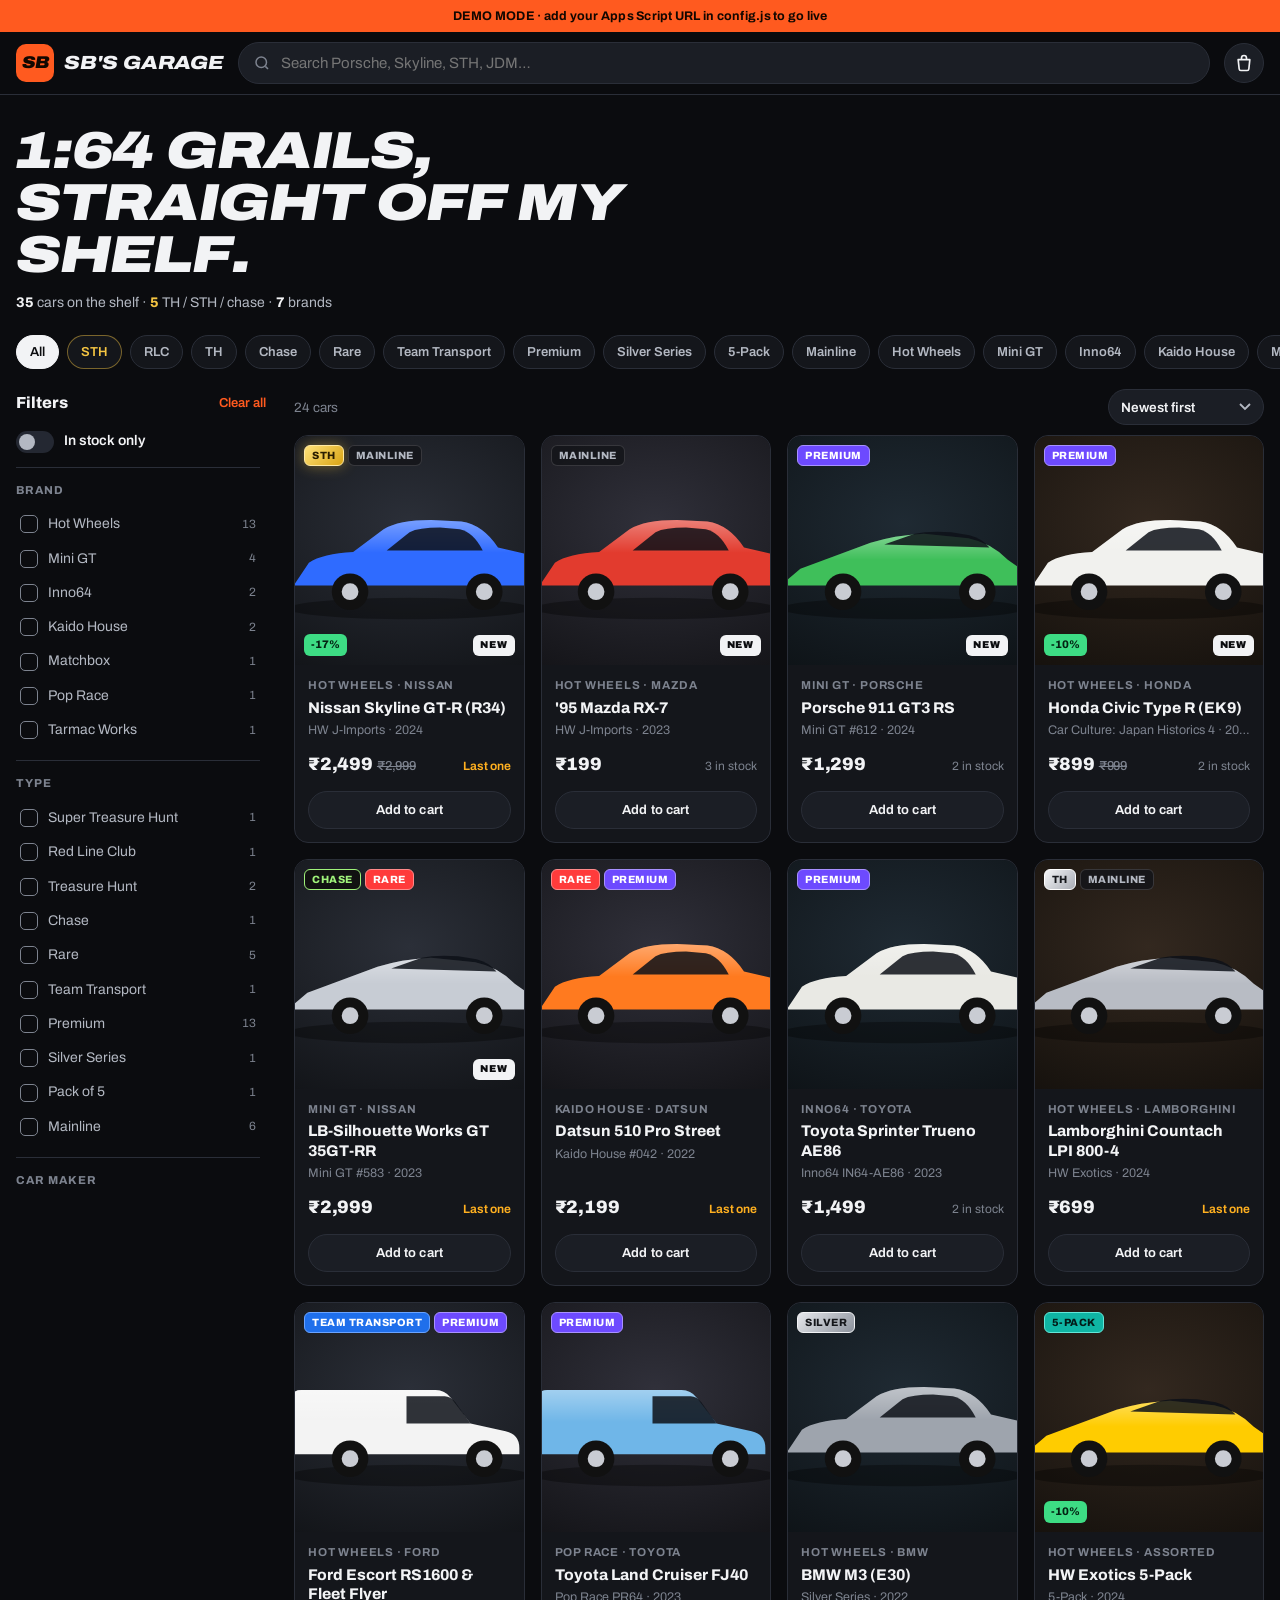
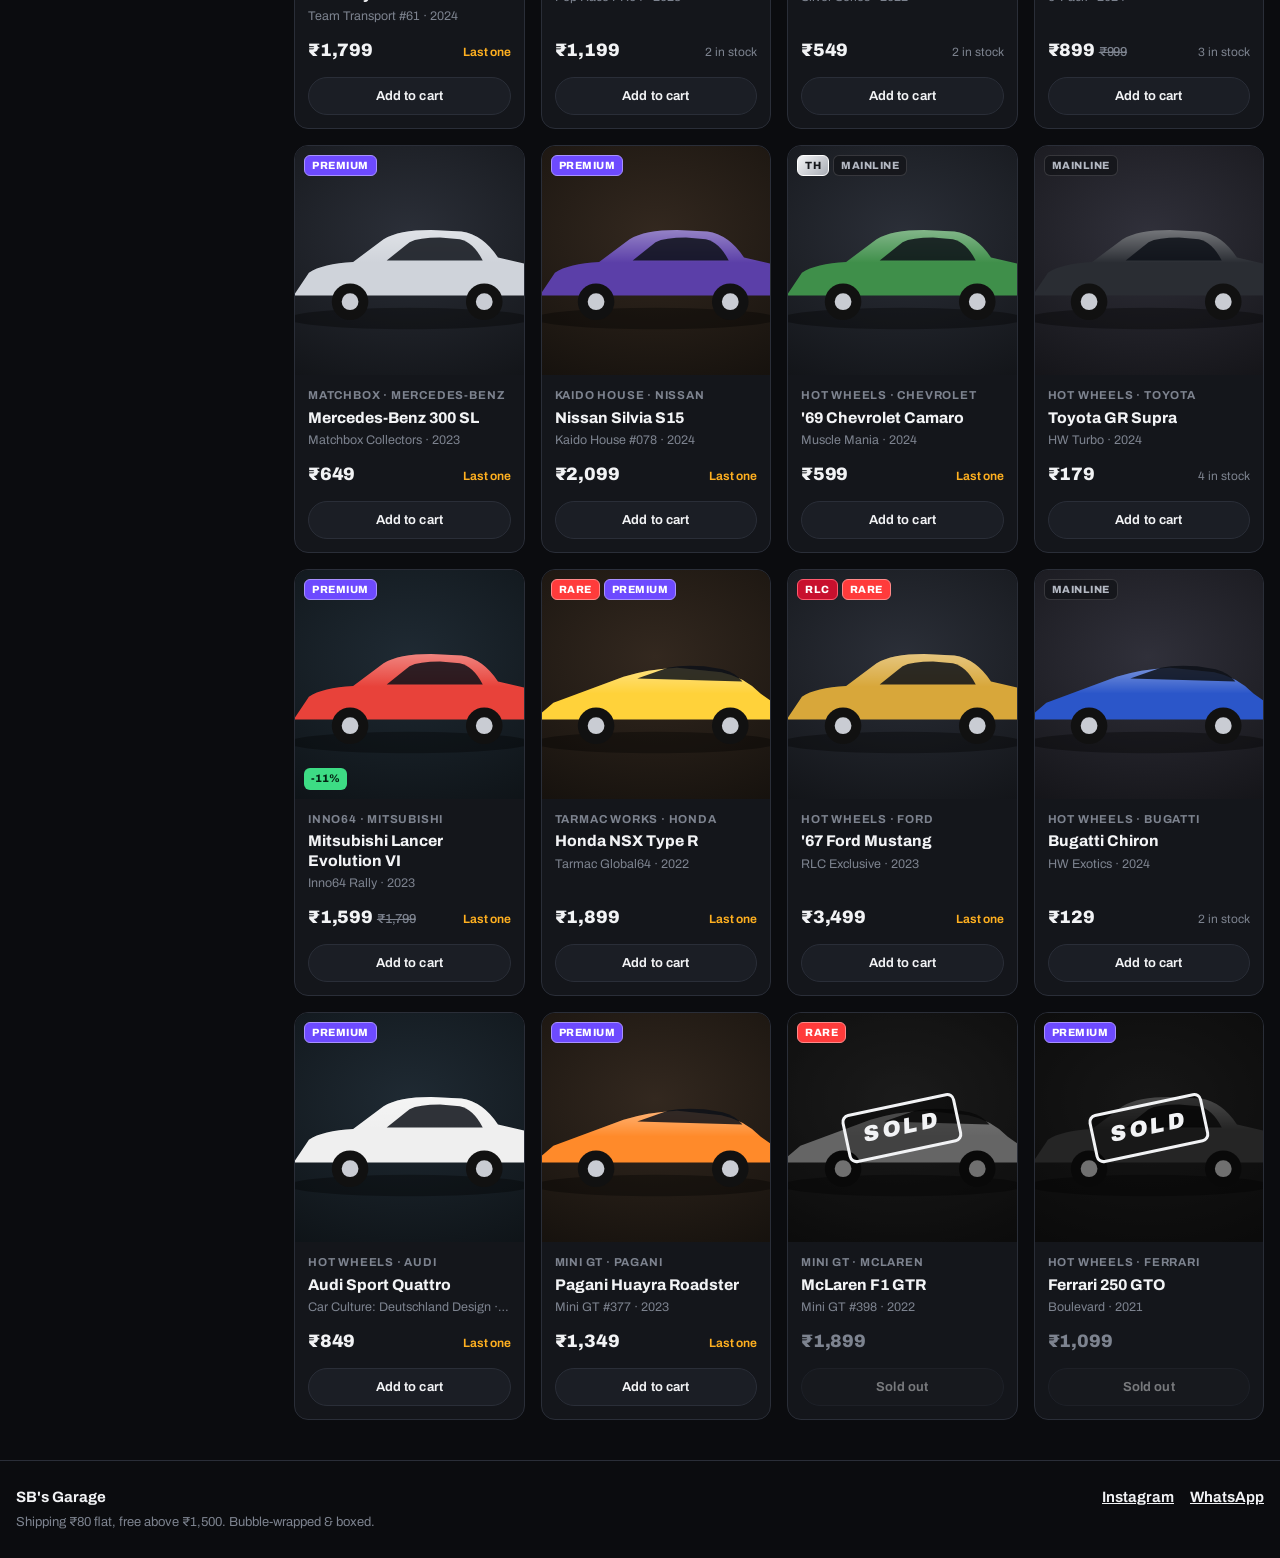
==== site/index.html @ fe7b54de "SB's Garage: diecast store, admin, Google Sheet backend Store with search, filters, rarity sort and " ====
<!doctype html>
<html lang="en">
<head>
  <meta charset="utf-8">
  <meta name="viewport" content="width=device-width, initial-scale=1, viewport-fit=cover">
  <title>SB's Garage · Diecast Store</title>
  <meta name="description" content="Hot Wheels, Mini GT, Kaido House, Inno64, Pop Race & more. Treasure Hunts, Super Treasure Hunts, premiums. Order on WhatsApp.">
  <meta name="theme-color" content="#0b0c0f">
  <meta property="og:title" content="SB's Garage · Diecast Store">
  <meta property="og:description" content="TH, STH, premiums & mainlines — straight from a collector's shelf.">
  <link rel="icon" href="data:image/svg+xml,%3Csvg xmlns='http://www.w3.org/2000/svg' viewBox='0 0 64 64'%3E%3Crect width='64' height='64' rx='14' fill='%23ff5a1f'/%3E%3Ctext x='32' y='42' font-family='Arial Black,Arial' font-weight='900' font-style='italic' font-size='24' text-anchor='middle' fill='%23120700'%3ESB%3C/text%3E%3C/svg%3E">
  <link rel="preconnect" href="https://fonts.googleapis.com">
  <link rel="preconnect" href="https://fonts.gstatic.com" crossorigin>
  <link href="https://fonts.googleapis.com/css2?family=Archivo:ital,wdth,wght@0,62..125,400..900;1,62..125,400..900&display=swap" rel="stylesheet">
  <link rel="stylesheet" href="css/base.css">
  <link rel="stylesheet" href="css/store.css">
</head>
<body>
  <div class="announce" id="announce" hidden></div>

  <header class="top">
    <div class="top-inner">
      <a class="logo" href="./" aria-label="Home">
        <span class="logo-mark">SB</span>
        <span class="logo-text" id="storeName">SB's Garage</span>
      </a>
      <label class="search">
        <span class="sr">Search cars</span>
        <svg viewBox="0 0 24 24" fill="none" stroke="currentColor" stroke-width="2"><circle cx="11" cy="11" r="7"/><path d="M20 20l-3.5-3.5"/></svg>
        <input id="q" type="search" placeholder="Search Porsche, Skyline, STH, JDM…" autocomplete="off" enterkeyhint="search">
      </label>
      <button class="icon-btn cart-btn" id="cartBtn" aria-label="Open cart">
        <svg viewBox="0 0 24 24" fill="none" stroke="currentColor" stroke-width="2" stroke-linejoin="round"><path d="M5 8h14l-1.2 11.2a2 2 0 0 1-2 1.8H8.2a2 2 0 0 1-2-1.8z"/><path d="M9 8V6a3 3 0 0 1 6 0v2"/></svg>
        <span class="cart-count" id="cartCount" hidden>0</span>
      </button>
    </div>
  </header>

  <section class="hero" id="hero">
    <h1 id="tagline">1:64 grails, straight off my shelf.</h1>
    <p class="hero-stats" id="heroStats">&nbsp;</p>
  </section>

  <nav class="quick" id="quick" aria-label="Quick filters"></nav>

  <div class="layout">
    <aside class="filters" id="filters" aria-label="Filters">
      <div class="filters-head">
        <h2>Filters</h2>
        <button class="link" id="clearAll">Clear all</button>
        <button class="icon-btn close-filters" id="closeFilters" aria-label="Close filters">
          <svg viewBox="0 0 24 24" fill="none" stroke="currentColor" stroke-width="2"><path d="M6 6l12 12M18 6L6 18"/></svg>
        </button>
      </div>
      <div class="filters-body">
        <label class="switch"><input type="checkbox" id="inStock"><span class="track"></span> In stock only</label>
        <div class="facet" id="facet-brand"></div>
        <div class="facet" id="facet-tag"></div>
        <div class="facet" id="facet-make"></div>
        <div class="facet" id="facet-cond"></div>
        <div class="facet">
          <h3>Price</h3>
          <div class="price-row">
            <input class="input" id="pmin" type="number" inputmode="numeric" min="0" placeholder="Min ₹">
            <span class="muted">to</span>
            <input class="input" id="pmax" type="number" inputmode="numeric" min="0" placeholder="Max ₹">
          </div>
        </div>
      </div>
      <div class="filters-foot">
        <button class="btn primary block" id="showResults">Show results</button>
      </div>
    </aside>

    <main class="main">
      <div class="toolbar">
        <button class="btn small filter-toggle" id="openFilters">
          <svg viewBox="0 0 24 24" fill="none" stroke="currentColor" stroke-width="2"><path d="M4 6h16M7 12h10M10 18h4"/></svg>
          Filters <span class="filter-count" id="filterCount" hidden></span>
        </button>
        <span class="result-count" id="resultCount"></span>
        <label class="sort">
          <span class="sr">Sort by</span>
          <select class="select" id="sort">
            <option value="new">Newest first</option>
            <option value="rarity">Rarest first</option>
            <option value="priceAsc">Price: low → high</option>
            <option value="priceDesc">Price: high → low</option>
            <option value="name">Name A–Z</option>
            <option value="brand">Brand</option>
          </select>
        </label>
      </div>
      <div class="active" id="active"></div>
      <div class="grid" id="grid" aria-live="polite"></div>
      <div class="empty" id="empty" hidden>
        <p class="empty-title">No cars match that.</p>
        <p class="muted">Try a different search or clear a filter. Looking for something specific? Ask on WhatsApp — it might be on the shelf but not listed yet.</p>
        <button class="btn" id="emptyClear">Clear filters</button>
      </div>
      <div id="sentinel" aria-hidden="true"></div>
    </main>
  </div>

  <footer class="foot">
    <div class="foot-inner">
      <div>
        <strong id="footName">SB's Garage</strong>
        <p class="muted" id="shipNote"></p>
      </div>
      <div class="foot-links">
        <a id="igLink" href="#" target="_blank" rel="noopener" hidden>Instagram</a>
        <a id="waLink" href="#" target="_blank" rel="noopener" hidden>WhatsApp</a>
      </div>
    </div>
  </footer>

  <!-- product detail -->
  <dialog class="pdp" id="pdp" aria-label="Car details"><div class="pdp-inner" id="pdpInner"></div></dialog>

  <!-- cart -->
  <div class="scrim" id="scrim" hidden></div>
  <aside class="drawer" id="cart" aria-label="Cart" aria-hidden="true">
    <div class="drawer-head">
      <h2>Your cart</h2>
      <button class="icon-btn" id="closeCart" aria-label="Close cart">
        <svg viewBox="0 0 24 24" fill="none" stroke="currentColor" stroke-width="2"><path d="M6 6l12 12M18 6L6 18"/></svg>
      </button>
    </div>
    <div class="drawer-body" id="cartItems"></div>
    <div class="drawer-foot" id="cartFoot">
      <div class="sum-row"><span>Subtotal</span><strong id="cartTotal">₹0</strong></div>
      <p class="ship" id="cartShip"></p>
      <div class="buyer">
        <input class="input" id="buyerName" placeholder="Your name" autocomplete="name">
        <input class="input" id="buyerCity" placeholder="City / pincode" autocomplete="postal-code">
      </div>
      <button class="btn wa block" id="checkout">
        <svg viewBox="0 0 24 24" fill="currentColor"><path d="M12 2a10 10 0 0 0-8.6 15.1L2 22l5-1.3A10 10 0 1 0 12 2zm0 18.2a8.2 8.2 0 0 1-4.2-1.1l-.3-.2-3 .8.8-2.9-.2-.3A8.2 8.2 0 1 1 12 20.2zm4.5-6.1c-.2-.1-1.5-.7-1.7-.8s-.4-.1-.6.1-.7.8-.8 1-.3.2-.5.1a6.7 6.7 0 0 1-3.3-2.9c-.3-.4.3-.4.7-1.3.1-.2 0-.3 0-.4l-.8-1.8c-.2-.5-.4-.4-.6-.4h-.5a1 1 0 0 0-.7.3 3 3 0 0 0-.9 2.2 5.2 5.2 0 0 0 1.1 2.7 11.8 11.8 0 0 0 4.5 4c1.7.7 2.3.8 3.2.6a2.7 2.7 0 0 0 1.8-1.3 2.2 2.2 0 0 0 .2-1.3c-.1-.1-.3-.2-.5-.3z"/></svg>
        Order on WhatsApp
      </button>
      <p class="fine muted">You'll confirm availability, shipping & UPI payment on WhatsApp. No payment here.</p>
    </div>
  </aside>

  <div class="toast" id="toast" role="status"></div>

  <script src="config.js"></script>
  <script src="js/common.js"></script>
  <script src="js/store.js"></script>
</body>
</html>
---- site/css/base.css ----
/* SB's Garage — tokens + shared components */
:root {
  --bg: #0b0c0f;
  --surface: #14161b;
  --surface-2: #1b1e25;
  --surface-3: #242832;
  --line: #2a2e38;
  --ink: #f2f3f5;
  --ink-2: #b3b8c2;
  --ink-3: #7d838f;
  --accent: #ff5a1f;
  --accent-2: #ff7a45;
  --accent-ink: #120700;
  --gold: #f5c542;
  --good: #3ddc84;
  --warn: #ffb020;
  --danger: #ff4d4f;
  --wa: #25d366;
  --radius: 14px;
  --radius-sm: 9px;
  --shadow: 0 10px 30px rgba(0, 0, 0, .35);
  --font: 'Archivo', system-ui, -apple-system, 'Segoe UI', Roboto, sans-serif;
  color-scheme: dark;
}

*, *::before, *::after { box-sizing: border-box; }
html { -webkit-text-size-adjust: 100%; }
body {
  margin: 0;
  background: var(--bg);
  color: var(--ink);
  font: 400 15px/1.45 var(--font);
  -webkit-font-smoothing: antialiased;
}
img { max-width: 100%; display: block; }
button, input, select, textarea { font: inherit; color: inherit; }
button { cursor: pointer; }
a { color: inherit; }
[hidden] { display: none !important; }
:focus-visible { outline: 2px solid var(--accent); outline-offset: 2px; }

/* ── buttons ── */
.btn {
  display: inline-flex; align-items: center; justify-content: center; gap: 8px;
  min-height: 42px; padding: 0 16px;
  border: 1px solid var(--line); border-radius: 999px;
  background: var(--surface-2); color: var(--ink);
  font-weight: 650; font-size: 14px; letter-spacing: .01em;
  transition: background .15s, border-color .15s, transform .08s;
  white-space: nowrap;
}
.btn:hover { background: var(--surface-3); }
.btn:active { transform: scale(.98); }
.btn:disabled { opacity: .45; cursor: not-allowed; transform: none; }
.btn.primary { background: var(--accent); border-color: var(--accent); color: var(--accent-ink); }
.btn.primary:hover { background: var(--accent-2); }
.btn.wa { background: var(--wa); border-color: var(--wa); color: #04210f; }
.btn.ghost { background: transparent; }
.btn.small { min-height: 34px; padding: 0 12px; font-size: 13px; }
.btn.block { width: 100%; }
.btn svg { width: 18px; height: 18px; flex: none; }
.icon-btn {
  display: inline-grid; place-items: center; width: 40px; height: 40px;
  border: 1px solid var(--line); border-radius: 50%; background: var(--surface-2); color: var(--ink);
}
.icon-btn svg { width: 20px; height: 20px; }
.link { background: none; border: 0; padding: 0; color: var(--accent); font-weight: 600; font-size: 13px; }

/* ── inputs ── */
.input, .select, textarea.input {
  width: 100%; min-height: 42px; padding: 9px 12px;
  background: var(--surface-2); border: 1px solid var(--line); border-radius: var(--radius-sm);
  color: var(--ink); outline: none;
}
.input:focus, .select:focus { border-color: var(--accent); }
.input::placeholder { color: var(--ink-3); }
.select { appearance: none; padding-right: 34px;
  background-image: url("data:image/svg+xml,%3Csvg xmlns='http://www.w3.org/2000/svg' width='12' height='8'%3E%3Cpath d='M1 1l5 5 5-5' stroke='%23b3b8c2' stroke-width='1.8' fill='none'/%3E%3C/svg%3E");
  background-repeat: no-repeat; background-position: right 12px center; }
.field { display: grid; gap: 6px; font-size: 12px; font-weight: 600; color: var(--ink-2); text-transform: uppercase; letter-spacing: .06em; }
.field > span.hint { text-transform: none; letter-spacing: 0; font-weight: 400; color: var(--ink-3); }

/* ── chips ── */
.chip {
  display: inline-flex; align-items: center; gap: 6px; min-height: 34px; padding: 0 13px;
  border: 1px solid var(--line); border-radius: 999px; background: var(--surface);
  color: var(--ink-2); font-size: 13px; font-weight: 600; white-space: nowrap;
}
.chip:hover { color: var(--ink); border-color: var(--ink-3); }
.chip[aria-pressed="true"] { background: var(--ink); color: var(--bg); border-color: var(--ink); }
.chip .count { font-weight: 500; opacity: .6; font-size: 12px; }

/* ── badges (tags) ── */
.badge {
  display: inline-flex; align-items: center; height: 21px; padding: 0 7px;
  border-radius: 6px; font-size: 10.5px; font-weight: 800; letter-spacing: .05em; text-transform: uppercase;
  background: rgba(20, 22, 27, .85); color: var(--ink); border: 1px solid rgba(255, 255, 255, .14);
  backdrop-filter: blur(6px);
}
.b-sth { background: linear-gradient(135deg, #ffe27a, #d9a414); color: #2a1d00; border-color: #ffe9a3; box-shadow: 0 0 14px rgba(245, 197, 66, .45); }
.b-rlc { background: #c8102e; color: #fff; border-color: #ff5a6e; }
.b-th { background: linear-gradient(135deg, #f4f5f7, #a9adb5); color: #15171b; border-color: #fff; }
.b-chase { background: #111; color: #9ff27a; border-color: #9ff27a; }
.b-rare { background: #ff3b3b; color: #fff; border-color: #ff8a8a; }
.b-tt { background: #1f6feb; color: #fff; border-color: #6aa3ff; }
.b-prem { background: #6d4aff; color: #fff; border-color: #a891ff; }
.b-silver { background: linear-gradient(135deg, #e6e8ec, #8d939d); color: #15171b; border-color: #f2f3f5; }
.b-5pk { background: #0fb5a4; color: #031b18; border-color: #63e6d8; }
.b-main { background: rgba(20, 22, 27, .85); color: var(--ink-2); }

/* ── dialog / drawer / toast ── */
dialog { padding: 0; border: 0; color: var(--ink); background: transparent; max-width: none; max-height: none; }
dialog::backdrop { background: rgba(5, 6, 8, .72); backdrop-filter: blur(3px); }
.toast {
  position: fixed; left: 50%; bottom: calc(18px + env(safe-area-inset-bottom)); z-index: 90;
  transform: translate(-50%, 30px); opacity: 0; pointer-events: none;
  padding: 11px 18px; border-radius: 999px; background: var(--ink); color: var(--bg);
  font-weight: 650; font-size: 14px; box-shadow: var(--shadow); transition: .25s; max-width: calc(100vw - 32px); text-align: center;
}
.toast.show { transform: translate(-50%, 0); opacity: 1; }
.toast.err { background: var(--danger); color: #fff; }

.muted { color: var(--ink-3); }
.sr { position: absolute; width: 1px; height: 1px; overflow: hidden; clip: rect(0 0 0 0); white-space: nowrap; }

@keyframes shimmer { 0% { background-position: -400px 0; } 100% { background-position: 400px 0; } }
.skeleton { background: linear-gradient(90deg, var(--surface) 0, var(--surface-2) 50%, var(--surface) 100%); background-size: 800px 100%; animation: shimmer 1.3s infinite linear; }
---- site/css/store.css ----
/* SB's Garage — storefront */
.announce {
  background: var(--accent); color: var(--accent-ink);
  text-align: center; font-size: 12.5px; font-weight: 700; letter-spacing: .02em;
  padding: 7px 16px;
}

/* ── header ── */
.top {
  position: sticky; top: 0; z-index: 30;
  background: rgba(11, 12, 15, .86); backdrop-filter: saturate(1.4) blur(12px);
  border-bottom: 1px solid var(--line);
}
.top-inner {
  max-width: 1320px; margin: 0 auto; padding: 10px 16px;
  display: flex; align-items: center; gap: 14px;
}
.logo { display: flex; align-items: center; gap: 10px; text-decoration: none; flex: none; }
.logo-mark {
  display: grid; place-items: center; width: 38px; height: 38px; border-radius: 10px;
  background: var(--accent); color: var(--accent-ink);
  font-weight: 900; font-style: italic; font-size: 17px; font-stretch: 112%; letter-spacing: -.03em;
}
.logo-text { font-weight: 850; font-style: italic; font-stretch: 118%; font-size: 19px; letter-spacing: -.01em; text-transform: uppercase; }
.search {
  flex: 1; display: flex; align-items: center; gap: 8px; min-width: 0;
  height: 42px; padding: 0 14px; border-radius: 999px;
  background: var(--surface-2); border: 1px solid var(--line);
}
.search:focus-within { border-color: var(--accent); }
.search svg { width: 18px; height: 18px; color: var(--ink-3); flex: none; }
.search input { flex: 1; min-width: 0; border: 0; outline: 0; background: none; height: 100%; }
.search input::-webkit-search-cancel-button { filter: invert(.7); }
.cart-btn { position: relative; flex: none; }
.cart-count {
  position: absolute; top: -4px; right: -4px; min-width: 19px; height: 19px; padding: 0 5px;
  border-radius: 999px; background: var(--accent); color: var(--accent-ink);
  font-size: 11px; font-weight: 800; display: grid; place-items: center;
}
.cart-count.bump { animation: bump .35s ease; }
@keyframes bump { 40% { transform: scale(1.35); } }

/* ── hero ── */
.hero { max-width: 1320px; margin: 0 auto; padding: 30px 16px 8px; }
.hero h1 {
  margin: 0; font-weight: 900; font-style: italic; font-stretch: 122%;
  font-size: clamp(26px, 5.2vw, 52px); line-height: 1; letter-spacing: -.02em; text-transform: uppercase;
  max-width: 18ch;
}
.hero-stats { margin: 12px 0 0; color: var(--ink-2); font-size: 14px; }
.hero-stats b { color: var(--ink); font-weight: 750; }
.hero-stats .gold { color: var(--gold); }

/* ── quick chips ── */
.quick {
  max-width: 1320px; margin: 0 auto; padding: 14px 16px 6px;
  display: flex; gap: 8px; overflow-x: auto; scrollbar-width: none;
}
.quick::-webkit-scrollbar { display: none; }
.quick .chip.sth[aria-pressed="false"] { color: var(--gold); border-color: rgba(245, 197, 66, .45); }

/* ── layout ── */
.layout {
  max-width: 1320px; margin: 0 auto; padding: 8px 16px 40px;
  display: grid; grid-template-columns: 250px minmax(0, 1fr); gap: 28px;
}
.filters { position: sticky; top: 76px; align-self: start; max-height: calc(100vh - 92px); display: flex; flex-direction: column; }
.filters-head { display: flex; align-items: center; gap: 12px; padding: 8px 0 12px; }
.filters-head h2 { margin: 0; font-size: 16px; font-weight: 800; flex: 1; }
.close-filters, .filters-foot { display: none !important; }
.filters-body { overflow-y: auto; padding-right: 6px; scrollbar-width: thin; }
.facet { border-top: 1px solid var(--line); padding: 14px 0; }
.facet h3 { margin: 0 0 10px; font-size: 11.5px; font-weight: 750; letter-spacing: .09em; text-transform: uppercase; color: var(--ink-3); }
.facet .opts { display: grid; gap: 2px; }
.facet .opt {
  display: flex; align-items: center; gap: 10px; padding: 6px 4px; border-radius: 8px;
  font-size: 14px; color: var(--ink-2); cursor: pointer; user-select: none;
}
.facet .opt:hover { background: var(--surface); color: var(--ink); }
.facet .opt input { appearance: none; width: 18px; height: 18px; border: 1.5px solid var(--ink-3); border-radius: 5px; margin: 0; flex: none; display: grid; place-items: center; }
.facet .opt input:checked { background: var(--accent); border-color: var(--accent); }
.facet .opt input:checked::after { content: ''; width: 9px; height: 5px; border: 2px solid var(--accent-ink); border-top: 0; border-right: 0; transform: rotate(-45deg) translate(1px, -1px); }
.facet .opt .name { flex: 1; min-width: 0; overflow: hidden; text-overflow: ellipsis; white-space: nowrap; }
.facet .opt .n { font-size: 12px; color: var(--ink-3); font-variant-numeric: tabular-nums; }
.facet .opt.zero { opacity: .4; }
.facet .more { margin-top: 6px; }
.facet .facet-search { margin-bottom: 8px; min-height: 36px; font-size: 14px; }
.price-row { display: flex; align-items: center; gap: 8px; }
.price-row .input { min-height: 38px; }
.switch { display: flex; align-items: center; gap: 10px; padding: 4px 0 14px; font-size: 14px; font-weight: 600; cursor: pointer; }
.switch input { position: absolute; opacity: 0; }
.switch .track { width: 38px; height: 22px; border-radius: 999px; background: var(--surface-3); position: relative; transition: .2s; flex: none; }
.switch .track::after { content: ''; position: absolute; top: 3px; left: 3px; width: 16px; height: 16px; border-radius: 50%; background: var(--ink-2); transition: .2s; }
.switch input:checked + .track { background: var(--accent); }
.switch input:checked + .track::after { left: 19px; background: var(--accent-ink); }
.switch input:focus-visible + .track { outline: 2px solid var(--accent); outline-offset: 2px; }

/* ── toolbar ── */
.toolbar { display: flex; align-items: center; gap: 12px; padding: 6px 0 10px; }
.filter-toggle { display: none; }
.filter-count { background: var(--accent); color: var(--accent-ink); border-radius: 999px; padding: 0 7px; font-size: 11px; line-height: 18px; }
.result-count { flex: 1; color: var(--ink-3); font-size: 13.5px; }
.sort .select { min-height: 36px; padding-top: 6px; padding-bottom: 6px; border-radius: 999px; font-size: 13.5px; font-weight: 600; width: auto; }
.active { display: flex; flex-wrap: wrap; gap: 6px; margin-bottom: 12px; }
.active:empty { display: none; }
.active .chip { min-height: 30px; padding: 0 10px; background: var(--surface-2); color: var(--ink); }
.active .chip svg { width: 13px; height: 13px; opacity: .7; }

/* ── grid + cards ── */
.grid { display: grid; grid-template-columns: repeat(auto-fill, minmax(214px, 1fr)); gap: 16px; }
.card {
  position: relative; display: flex; flex-direction: column;
  background: var(--surface); border: 1px solid var(--line); border-radius: var(--radius); overflow: hidden;
  transition: border-color .2s, transform .2s;
}
.card:hover { border-color: #3a3f4b; transform: translateY(-2px); }
.card-media {
  position: relative; display: block; width: 100%; aspect-ratio: 1; padding: 0; border: 0; cursor: zoom-in;
  background: radial-gradient(circle at 50% 38%, #262a33, #121419 75%);
}
.card-media img { width: 100%; height: 100%; object-fit: cover; transition: transform .35s; }
.card:hover .card-media img { transform: scale(1.04); }
.card-media img.is-placeholder { object-fit: cover; }
.card .badges { position: absolute; top: 9px; left: 9px; right: 9px; display: flex; flex-wrap: wrap; gap: 4px; pointer-events: none; }
.ribbon {
  position: absolute; top: 9px; right: 9px; padding: 3px 7px; border-radius: 6px;
  background: var(--ink); color: var(--bg); font-size: 10px; font-weight: 900; letter-spacing: .08em;
}
.card .badges + .ribbon { top: auto; bottom: 9px; }
.discount { position: absolute; bottom: 9px; left: 9px; padding: 3px 7px; border-radius: 6px; background: var(--good); color: #032112; font-size: 11px; font-weight: 800; }
.card-body { display: flex; flex-direction: column; gap: 4px; padding: 12px 13px 13px; flex: 1; }
.card-meta { font-size: 11.5px; font-weight: 700; color: var(--ink-3); text-transform: uppercase; letter-spacing: .07em; overflow: hidden; white-space: nowrap; text-overflow: ellipsis; }
.card-title { margin: 0; font-size: 15.5px; font-weight: 750; line-height: 1.25; }
.card-title button { all: unset; cursor: pointer; display: -webkit-box; -webkit-line-clamp: 2; -webkit-box-orient: vertical; overflow: hidden; }
.card-title button:focus-visible { outline: 2px solid var(--accent); }
.card-sub { font-size: 12.5px; color: var(--ink-3); overflow: hidden; white-space: nowrap; text-overflow: ellipsis; }
.card-foot { display: flex; align-items: baseline; justify-content: space-between; gap: 8px; margin-top: auto; padding-top: 8px; }
.price { font-size: 18px; font-weight: 850; letter-spacing: -.01em; font-variant-numeric: tabular-nums; }
.price s { font-size: 13px; font-weight: 500; color: var(--ink-3); margin-left: 4px; }
.stock { font-size: 12px; color: var(--ink-3); white-space: nowrap; }
.stock.low { color: var(--warn); font-weight: 650; }
.card .add { margin-top: 10px; width: 100%; min-height: 38px; }
.card .add.in { background: transparent; color: var(--good); border-color: rgba(61, 220, 132, .45); }
.card.is-sold .card-media img { filter: grayscale(1) brightness(.55); }
.card.is-sold .price { color: var(--ink-3); }
.sold-stamp {
  position: absolute; left: 50%; top: 50%; transform: translate(-50%, -50%) rotate(-12deg);
  padding: 6px 16px; border: 3px solid var(--ink); border-radius: 8px; color: var(--ink);
  font-weight: 900; font-size: 22px; letter-spacing: .14em; font-style: italic; background: rgba(0, 0, 0, .35);
}
.card.sk { min-height: 360px; border: 0; }

.empty { text-align: center; padding: 60px 20px; max-width: 460px; margin: 0 auto; }
.empty-title { font-size: 20px; font-weight: 800; margin: 0 0 6px; }
.empty .btn { margin-top: 14px; }

/* ── footer ── */
.foot { border-top: 1px solid var(--line); }
.foot-inner { max-width: 1320px; margin: 0 auto; padding: 26px 16px calc(26px + env(safe-area-inset-bottom)); display: flex; justify-content: space-between; gap: 20px; flex-wrap: wrap; }
.foot p { margin: 4px 0 0; font-size: 13px; max-width: 520px; }
.foot-links { display: flex; gap: 16px; font-weight: 650; }

/* ── product detail ── */
.pdp { width: min(1020px, 100vw - 32px); max-height: calc(100vh - 48px); border-radius: 20px; }
.pdp-inner {
  position: relative; display: grid; grid-template-columns: 1.15fr 1fr;
  background: var(--surface); border: 1px solid var(--line); border-radius: 20px; overflow: hidden;
  max-height: calc(100vh - 48px);
}
.pdp-close { position: absolute; top: 12px; right: 12px; z-index: 3; background: rgba(20, 22, 27, .8); }
.gallery { position: relative; background: radial-gradient(circle at 50% 40%, #262a33, #0f1115 78%); min-height: 0; display: flex; flex-direction: column; }
.slides { display: flex; overflow-x: auto; scroll-snap-type: x mandatory; scrollbar-width: none; flex: 1; aspect-ratio: 1; }
.slides::-webkit-scrollbar { display: none; }
.slides img { flex: 0 0 100%; width: 100%; height: 100%; object-fit: contain; scroll-snap-align: center; }
.g-nav { position: absolute; top: 50%; transform: translateY(-50%); background: rgba(20, 22, 27, .75); }
.g-prev { left: 12px; } .g-next { right: 12px; }
.thumbs { display: flex; gap: 8px; padding: 10px 12px 12px; overflow-x: auto; scrollbar-width: none; }
.thumbs button { flex: none; width: 58px; height: 58px; padding: 0; border-radius: 10px; overflow: hidden; border: 2px solid transparent; background: #1c1f26; }
.thumbs button[aria-current="true"] { border-color: var(--accent); }
.thumbs img { width: 100%; height: 100%; object-fit: cover; }
.dots { display: none; justify-content: center; gap: 6px; padding: 10px 0 12px; }
.dots span { width: 6px; height: 6px; border-radius: 50%; background: var(--ink-3); transition: .2s; }
.dots span.on { background: var(--ink); width: 18px; border-radius: 3px; }
.pdp-info { padding: 28px 28px 24px; overflow-y: auto; display: flex; flex-direction: column; gap: 14px; }
.pdp-info .badges { display: flex; flex-wrap: wrap; gap: 5px; }
.pdp-info h2 { margin: 0; font-size: 26px; line-height: 1.12; font-weight: 850; letter-spacing: -.01em; padding-right: 36px; }
.pdp-info .meta { font-size: 12.5px; font-weight: 700; letter-spacing: .08em; text-transform: uppercase; color: var(--ink-3); }
.pdp-price { display: flex; align-items: baseline; gap: 10px; flex-wrap: wrap; }
.pdp-price .price { font-size: 30px; }
.pdp-price .save { color: var(--good); font-weight: 700; font-size: 13px; }
.specs { display: grid; grid-template-columns: auto 1fr; gap: 8px 18px; margin: 0; padding: 14px 0; border-top: 1px solid var(--line); border-bottom: 1px solid var(--line); font-size: 14px; }
.specs dt { color: var(--ink-3); }
.specs dd { margin: 0; font-weight: 600; }
.notes { margin: 0; color: var(--ink-2); font-size: 14px; white-space: pre-line; }
.buy-row { display: flex; gap: 10px; align-items: center; }
.stepper { display: inline-flex; align-items: center; border: 1px solid var(--line); border-radius: 999px; height: 42px; flex: none; }
.stepper button { width: 38px; height: 100%; border: 0; background: none; font-size: 18px; color: var(--ink-2); }
.stepper button:disabled { opacity: .3; }
.stepper span { min-width: 24px; text-align: center; font-weight: 750; font-variant-numeric: tabular-nums; }
.buy-row .btn.primary { flex: 1; }
.pdp-actions { display: flex; gap: 10px; }
.pdp-actions .btn { flex: 1; }
.pdp .stock-line { font-size: 13.5px; color: var(--ink-2); }
.pdp .stock-line.low { color: var(--warn); font-weight: 650; }

/* ── cart drawer ── */
.scrim { position: fixed; inset: 0; z-index: 40; background: rgba(5, 6, 8, .65); backdrop-filter: blur(2px); }
.drawer {
  position: fixed; top: 0; right: 0; bottom: 0; z-index: 41; width: min(420px, 100vw);
  display: flex; flex-direction: column; background: var(--surface); border-left: 1px solid var(--line);
  transform: translateX(100%); transition: transform .28s cubic-bezier(.2, .8, .2, 1);
}
.drawer.open { transform: none; box-shadow: var(--shadow); }
.drawer-head { display: flex; align-items: center; justify-content: space-between; padding: 16px 18px; border-bottom: 1px solid var(--line); }
.drawer-head h2 { margin: 0; font-size: 18px; font-weight: 850; }
.drawer-body { flex: 1; overflow-y: auto; padding: 8px 18px; }
.drawer-foot { padding: 16px 18px calc(16px + env(safe-area-inset-bottom)); border-top: 1px solid var(--line); display: grid; gap: 10px; }
.line { display: grid; grid-template-columns: 64px 1fr auto; gap: 12px; align-items: center; padding: 12px 0; border-bottom: 1px solid var(--line); }
.line:last-child { border-bottom: 0; }
.line img { width: 64px; height: 64px; border-radius: 10px; object-fit: cover; background: #1c1f26; }
.line .t { font-weight: 700; font-size: 14px; line-height: 1.25; }
.line .s { font-size: 12px; color: var(--ink-3); margin-top: 2px; }
.line .r { display: grid; justify-items: end; gap: 6px; }
.line .stepper { height: 32px; }
.line .stepper button { width: 30px; font-size: 16px; }
.line .rm { background: none; border: 0; color: var(--ink-3); font-size: 12px; padding: 0; text-decoration: underline; }
.line.gone { opacity: .5; }
.line.gone .s { color: var(--danger); }
.sum-row { display: flex; justify-content: space-between; align-items: baseline; font-size: 15px; }
.sum-row strong { font-size: 22px; font-weight: 850; }
.ship { margin: 0; font-size: 12.5px; color: var(--ink-3); }
.buyer { display: grid; grid-template-columns: 1fr 1fr; gap: 8px; }
.fine { margin: 0; font-size: 11.5px; text-align: center; }
.cart-empty { text-align: center; padding: 50px 10px; color: var(--ink-3); }
.cart-empty strong { display: block; color: var(--ink); font-size: 16px; margin-bottom: 4px; }

/* ── mobile ── */
@media (max-width: 900px) {
  .layout { grid-template-columns: 1fr; gap: 0; }
  .filter-toggle { display: inline-flex; }
  .filters {
    position: fixed; inset: auto 0 0 0; top: auto; z-index: 45; max-height: 86vh;
    background: var(--surface); border-top: 1px solid var(--line); border-radius: 20px 20px 0 0;
    padding: 6px 18px 0; transform: translateY(105%); transition: transform .3s cubic-bezier(.2, .8, .2, 1);
  }
  .filters.open { transform: none; box-shadow: 0 -20px 50px rgba(0, 0, 0, .5); }
  .close-filters { display: inline-grid !important; }
  .filters-foot { display: block !important; padding: 12px 0 calc(14px + env(safe-area-inset-bottom)); border-top: 1px solid var(--line); }
  .filters-body { padding-right: 0; }
}
@media (max-width: 640px) {
  .top-inner { gap: 10px; padding: 9px 12px; }
  .logo-text { display: none; }
  .hero { padding: 18px 16px 2px; }
  .hero h1 { font-size: 24px; max-width: none; }
  .hero-stats { font-size: 13px; }
  .grid { grid-template-columns: repeat(2, minmax(0, 1fr)); gap: 10px; }
  .card-body { padding: 10px 10px 11px; }
  .card-title { font-size: 14px; }
  .card-meta { font-size: 10.5px; }
  .price { font-size: 16px; }
  .stock { display: none; }
  .card .add { min-height: 34px; font-size: 13px; padding: 0 8px; }
  .badge { height: 19px; font-size: 9.5px; padding: 0 5px; }
  .sold-stamp { font-size: 16px; padding: 4px 10px; }
  .toolbar .sort .select { max-width: 150px; }

  .pdp { width: 100vw; max-height: 100dvh; margin: auto 0 0; border-radius: 20px 20px 0 0; }
  .pdp-inner { grid-template-columns: 1fr; max-height: 94dvh; overflow-y: auto; border-radius: 20px 20px 0 0; border-bottom: 0; }
  .gallery { flex: none; }
  .slides { aspect-ratio: 4 / 3; }
  .pdp .buy-row { position: sticky; bottom: 0; z-index: 2; margin: 0 -18px; padding: 10px 18px calc(10px + env(safe-area-inset-bottom)); background: var(--surface); border-top: 1px solid var(--line); }
  .thumbs { display: none; }
  .dots { display: flex; }
  .g-nav { display: none; }
  .pdp-info { overflow: visible; padding: 18px 18px calc(22px + env(safe-area-inset-bottom)); }
  .pdp-info h2 { font-size: 22px; }
}
@media (prefers-reduced-motion: reduce) { * { transition: none !important; animation: none !important; } }
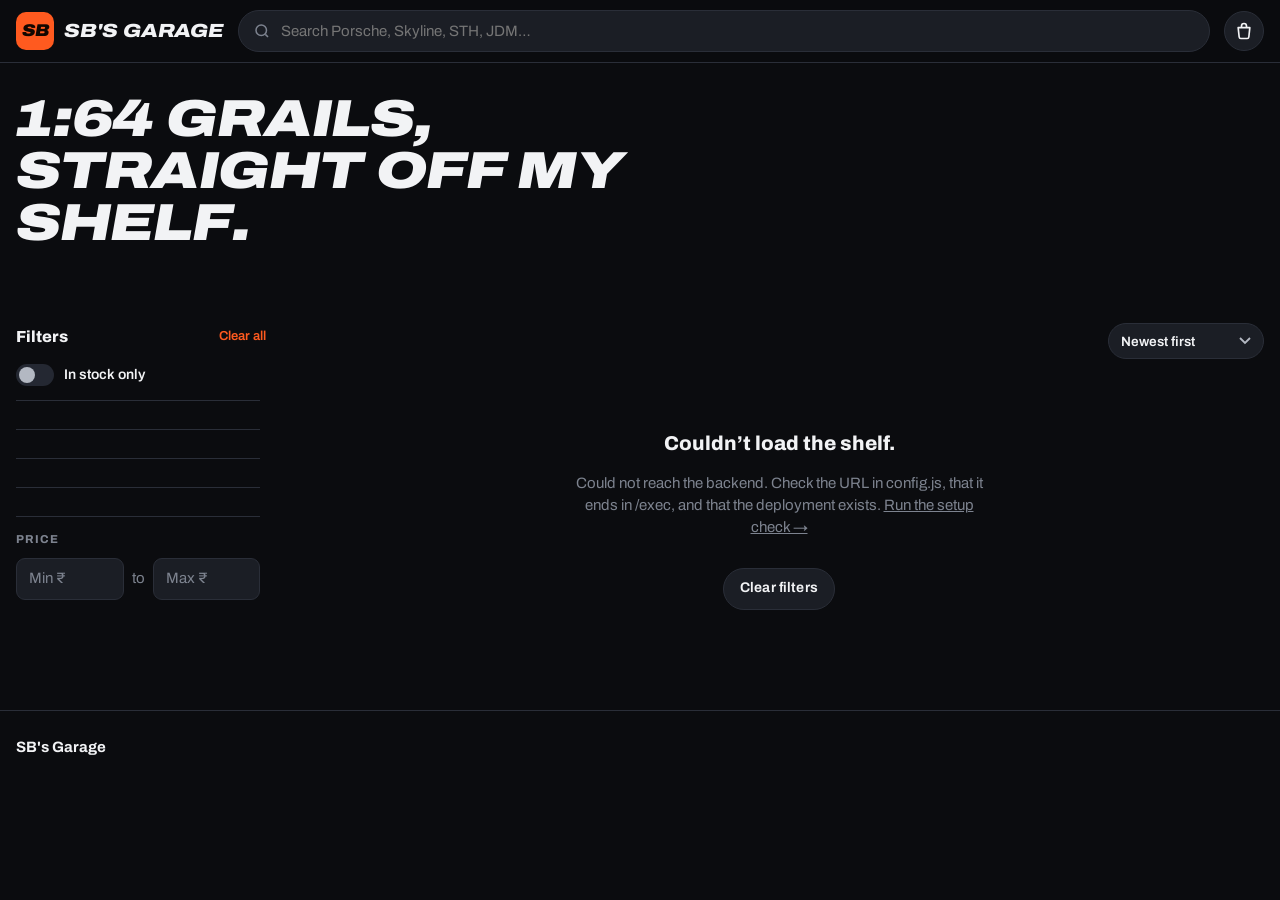
==== commit 613167e8: "Remove WhatsApp; order-request checkout; backend sets itself up - Cart now sends an order request (n" ====
--- a/site/index.html
+++ b/site/index.html
@@ -4,7 +4,7 @@
   <meta charset="utf-8">
   <meta name="viewport" content="width=device-width, initial-scale=1, viewport-fit=cover">
   <title>SB's Garage · Diecast Store</title>
-  <meta name="description" content="Hot Wheels, Mini GT, Kaido House, Inno64, Pop Race & more. Treasure Hunts, Super Treasure Hunts, premiums. Order on WhatsApp.">
+  <meta name="description" content="Hot Wheels, Mini GT, Kaido House, Inno64, Pop Race & more. Treasure Hunts, Super Treasure Hunts, premiums.">
   <meta name="theme-color" content="#0b0c0f">
   <meta property="og:title" content="SB's Garage · Diecast Store">
   <meta property="og:description" content="TH, STH, premiums & mainlines — straight from a collector's shelf.">
@@ -95,7 +95,7 @@
       <div class="grid" id="grid" aria-live="polite"></div>
       <div class="empty" id="empty" hidden>
         <p class="empty-title">No cars match that.</p>
-        <p class="muted">Try a different search or clear a filter. Looking for something specific? Ask on WhatsApp — it might be on the shelf but not listed yet.</p>
+        <p class="muted">Try a different search or clear a filter. Looking for something specific? It might be on the shelf but not listed yet — ask on Instagram.</p>
         <button class="btn" id="emptyClear">Clear filters</button>
       </div>
       <div id="sentinel" aria-hidden="true"></div>
@@ -110,7 +110,6 @@
       </div>
       <div class="foot-links">
         <a id="igLink" href="#" target="_blank" rel="noopener" hidden>Instagram</a>
-        <a id="waLink" href="#" target="_blank" rel="noopener" hidden>WhatsApp</a>
       </div>
     </div>
   </footer>
@@ -128,18 +127,18 @@
       </button>
     </div>
     <div class="drawer-body" id="cartItems"></div>
+    <div class="cart-done" id="cartDone" hidden></div>
     <div class="drawer-foot" id="cartFoot">
       <div class="sum-row"><span>Subtotal</span><strong id="cartTotal">₹0</strong></div>
       <p class="ship" id="cartShip"></p>
       <div class="buyer">
-        <input class="input" id="buyerName" placeholder="Your name" autocomplete="name">
+        <input class="input" id="buyerName" placeholder="Your name *" autocomplete="name">
+        <input class="input" id="buyerContact" placeholder="Phone or Instagram *" autocomplete="tel">
         <input class="input" id="buyerCity" placeholder="City / pincode" autocomplete="postal-code">
+        <input class="input" id="buyerNote" placeholder="Note (optional)">
       </div>
-      <button class="btn wa block" id="checkout">
-        <svg viewBox="0 0 24 24" fill="currentColor"><path d="M12 2a10 10 0 0 0-8.6 15.1L2 22l5-1.3A10 10 0 1 0 12 2zm0 18.2a8.2 8.2 0 0 1-4.2-1.1l-.3-.2-3 .8.8-2.9-.2-.3A8.2 8.2 0 1 1 12 20.2zm4.5-6.1c-.2-.1-1.5-.7-1.7-.8s-.4-.1-.6.1-.7.8-.8 1-.3.2-.5.1a6.7 6.7 0 0 1-3.3-2.9c-.3-.4.3-.4.7-1.3.1-.2 0-.3 0-.4l-.8-1.8c-.2-.5-.4-.4-.6-.4h-.5a1 1 0 0 0-.7.3 3 3 0 0 0-.9 2.2 5.2 5.2 0 0 0 1.1 2.7 11.8 11.8 0 0 0 4.5 4c1.7.7 2.3.8 3.2.6a2.7 2.7 0 0 0 1.8-1.3 2.2 2.2 0 0 0 .2-1.3c-.1-.1-.3-.2-.5-.3z"/></svg>
-        Order on WhatsApp
-      </button>
-      <p class="fine muted">You'll confirm availability, shipping & UPI payment on WhatsApp. No payment here.</p>
+      <button class="btn primary block" id="checkout">Send order request</button>
+      <p class="fine muted">No payment now. I'll contact you to confirm availability, shipping and payment.</p>
     </div>
   </aside>
 
--- a/site/css/store.css
+++ b/site/css/store.css
@@ -230,6 +230,11 @@
 .sum-row strong { font-size: 22px; font-weight: 850; }
 .ship { margin: 0; font-size: 12.5px; color: var(--ink-3); }
 .buyer { display: grid; grid-template-columns: 1fr 1fr; gap: 8px; }
+.cart-done { flex: 1; padding: 40px 22px; text-align: center; display: grid; align-content: start; justify-items: center; gap: 8px; }
+.cart-done .done-ic { width: 56px; height: 56px; border-radius: 50%; display: grid; place-items: center; background: rgba(61, 220, 132, .16); color: var(--good); font-size: 26px; font-weight: 900; }
+.cart-done h3 { margin: 6px 0 0; font-size: 20px; font-weight: 850; }
+.cart-done p { margin: 0; font-size: 14px; }
+.cart-done .btn { margin-top: 14px; }
 .fine { margin: 0; font-size: 11.5px; text-align: center; }
 .cart-empty { text-align: center; padding: 50px 10px; color: var(--ink-3); }
 .cart-empty strong { display: block; color: var(--ink); font-size: 16px; margin-bottom: 4px; }
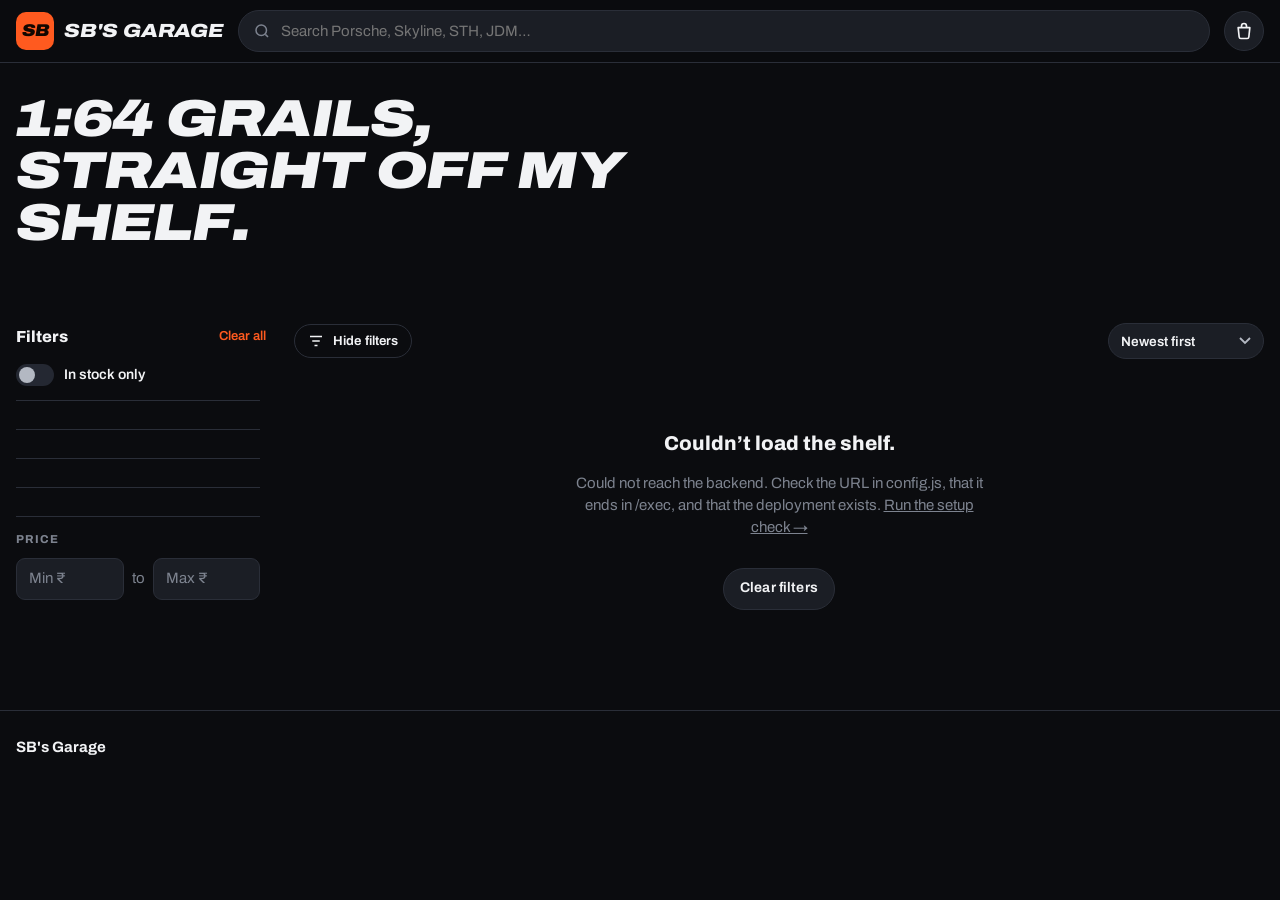
==== commit 077ff270: "Store: photo carousel, Qty, collapsible filters; skip duplicate uploads - Cards swipe through every " ====
--- a/site/index.html
+++ b/site/index.html
@@ -78,6 +78,10 @@
           <svg viewBox="0 0 24 24" fill="none" stroke="currentColor" stroke-width="2"><path d="M4 6h16M7 12h10M10 18h4"/></svg>
           Filters <span class="filter-count" id="filterCount" hidden></span>
         </button>
+        <button class="btn small ghost side-toggle" id="toggleSide" aria-label="Show or hide filters">
+          <svg viewBox="0 0 24 24" fill="none" stroke="currentColor" stroke-width="2"><path d="M4 6h16M7 12h10M10 18h4"/></svg>
+          <span class="when-shown">Hide filters</span><span class="when-hidden">Show filters</span>
+        </button>
         <span class="result-count" id="resultCount"></span>
         <label class="sort">
           <span class="sr">Sort by</span>
--- a/site/css/store.css
+++ b/site/css/store.css
@@ -70,6 +70,18 @@
 .close-filters, .filters-foot { display: none !important; }
 .filters-body { overflow-y: auto; padding-right: 6px; scrollbar-width: thin; }
 .facet { border-top: 1px solid var(--line); padding: 14px 0; }
+.facet-head { display: flex; align-items: center; justify-content: space-between; width: 100%; padding: 0; border: 0; background: none; color: inherit; text-align: left; }
+.facet-head .chev { width: 8px; height: 8px; border-right: 2px solid var(--ink-3); border-bottom: 2px solid var(--ink-3); transform: rotate(45deg); margin: -4px 4px 0 0; transition: transform .2s; }
+.facet.closed .facet-head .chev { transform: rotate(-45deg); margin-top: 0; }
+.facet.closed > :not(.facet-head) { display: none !important; }
+.facet.closed h3 { margin-bottom: 0; }
+.side-toggle .when-hidden { display: none; }
+body.filters-hidden .side-toggle .when-shown { display: none; }
+body.filters-hidden .side-toggle .when-hidden { display: inline; }
+@media (min-width: 901px) {
+  body.filters-hidden .layout { grid-template-columns: minmax(0, 1fr); }
+  body.filters-hidden .filters { display: none; }
+}
 .facet h3 { margin: 0 0 10px; font-size: 11.5px; font-weight: 750; letter-spacing: .09em; text-transform: uppercase; color: var(--ink-3); }
 .facet .opts { display: grid; gap: 2px; }
 .facet .opt {
@@ -118,8 +130,21 @@
   position: relative; display: block; width: 100%; aspect-ratio: 1; padding: 0; border: 0; cursor: zoom-in;
   background: radial-gradient(circle at 50% 38%, #262a33, #121419 75%);
 }
-.card-media img { width: 100%; height: 100%; object-fit: cover; transition: transform .35s; }
-.card:hover .card-media img { transform: scale(1.04); }
+.card-media { cursor: pointer; overflow: hidden; }
+.cm-track { display: flex; width: 100%; height: 100%; overflow-x: auto; scroll-snap-type: x mandatory; scrollbar-width: none; }
+.cm-track::-webkit-scrollbar { display: none; }
+.cm-track img { flex: 0 0 100%; width: 100%; height: 100%; object-fit: cover; scroll-snap-align: center; }
+.cm-nav {
+  position: absolute; top: 50%; transform: translateY(-50%); width: 30px; height: 30px; border-radius: 50%; border: 0;
+  background: rgba(11, 12, 15, .7); color: #fff; font-size: 20px; line-height: 1; display: grid; place-items: center;
+  opacity: 0; transition: opacity .15s;
+}
+.cm-prev { left: 8px; } .cm-next { right: 8px; }
+.card:hover .cm-nav, .cm-nav:focus-visible { opacity: 1; }
+.cm-dots { position: absolute; left: 0; right: 0; bottom: 8px; display: flex; justify-content: center; gap: 4px; pointer-events: none; }
+.cm-dots i { width: 5px; height: 5px; border-radius: 50%; background: rgba(255, 255, 255, .5); transition: .2s; }
+.cm-dots i.on { width: 14px; border-radius: 3px; background: #fff; }
+@media (pointer: coarse) { .cm-nav { display: none; } }
 .card-media img.is-placeholder { object-fit: cover; }
 .card .badges { position: absolute; top: 9px; left: 9px; right: 9px; display: flex; flex-wrap: wrap; gap: 4px; pointer-events: none; }
 .ribbon {
@@ -243,6 +268,7 @@
 @media (max-width: 900px) {
   .layout { grid-template-columns: 1fr; gap: 0; }
   .filter-toggle { display: inline-flex; }
+  .side-toggle { display: none; }
   .filters {
     position: fixed; inset: auto 0 0 0; top: auto; z-index: 45; max-height: 86vh;
     background: var(--surface); border-top: 1px solid var(--line); border-radius: 20px 20px 0 0;
@@ -264,7 +290,7 @@
   .card-title { font-size: 14px; }
   .card-meta { font-size: 10.5px; }
   .price { font-size: 16px; }
-  .stock { display: none; }
+  .stock { font-size: 11px; }
   .card .add { min-height: 34px; font-size: 13px; padding: 0 8px; }
   .badge { height: 19px; font-size: 9.5px; padding: 0 5px; }
   .sold-stamp { font-size: 16px; padding: 4px 10px; }
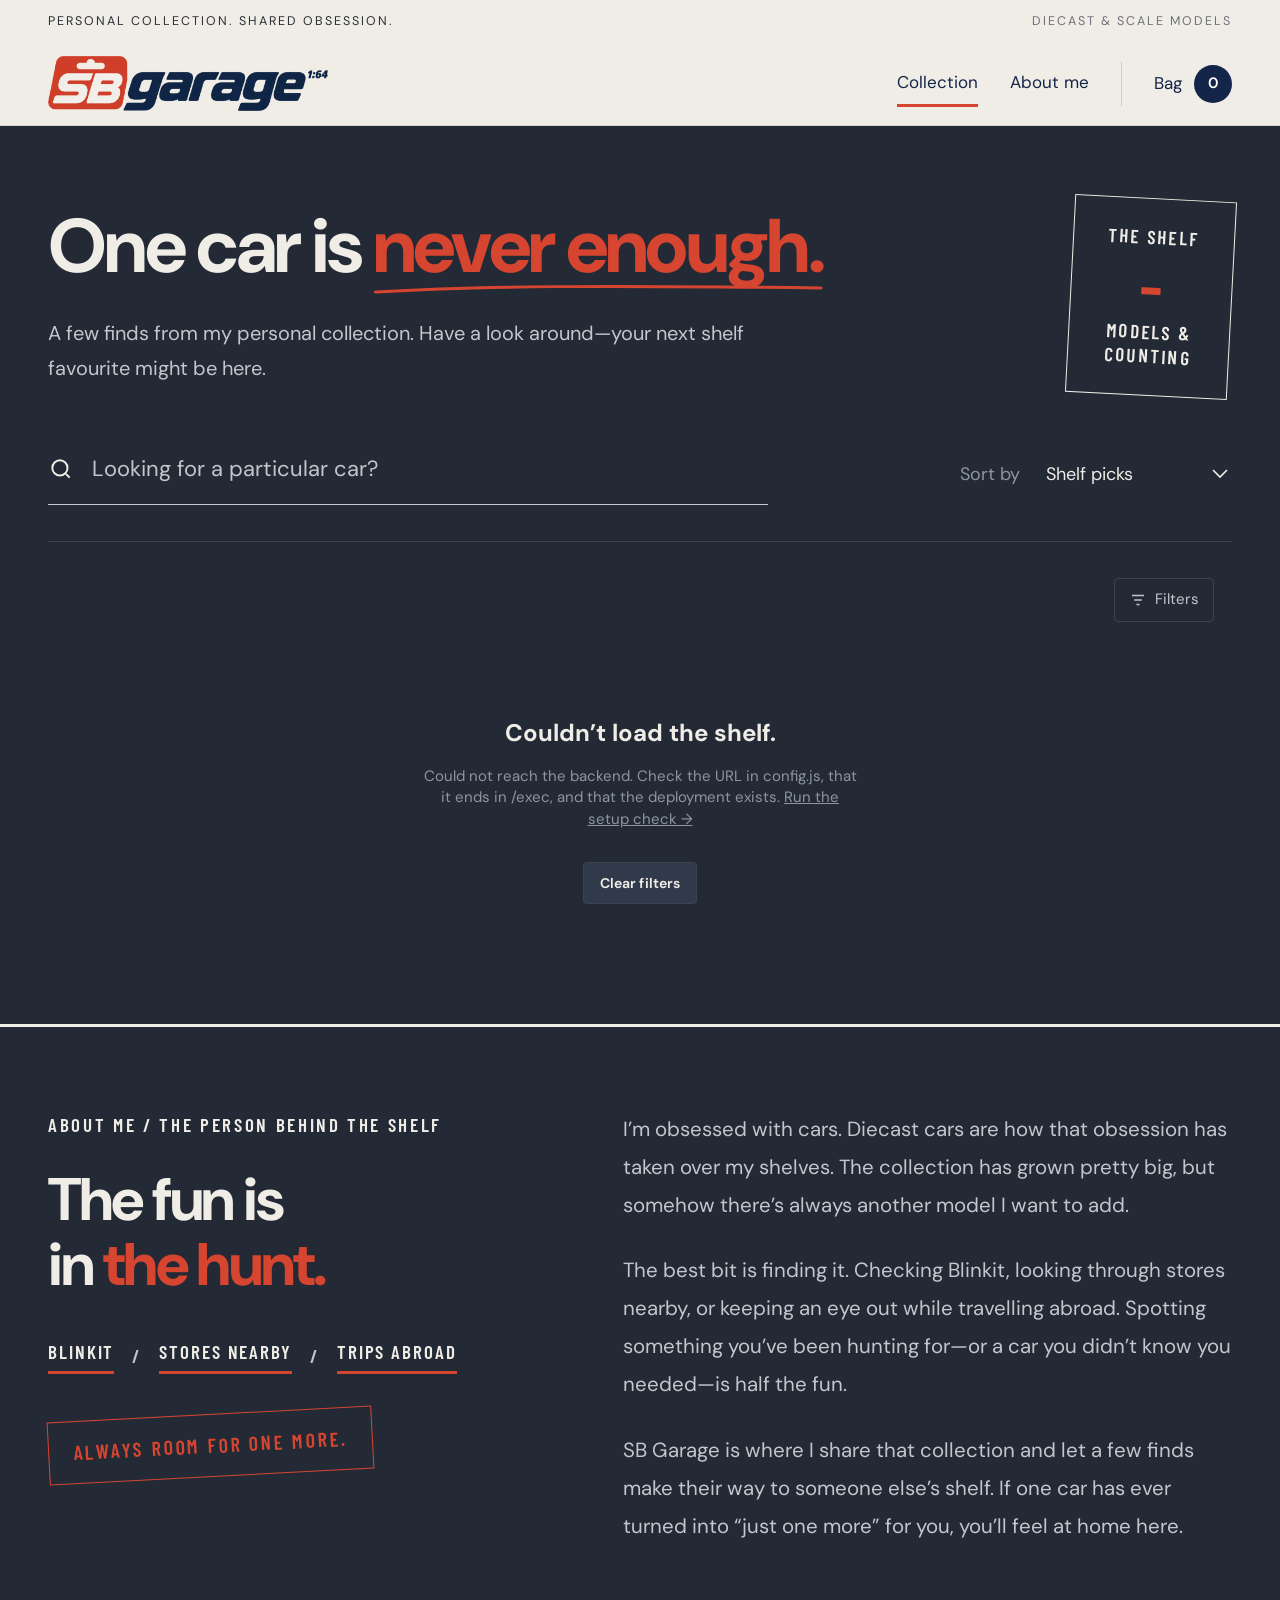
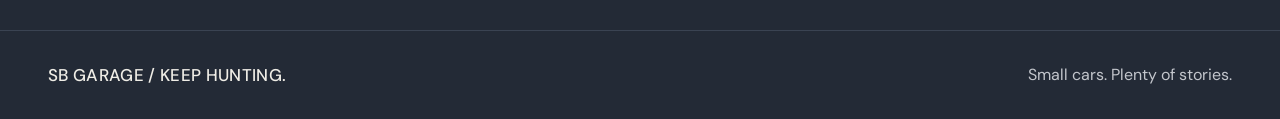
==== commit 297b913a: "Redesign storefront: new logo, cream header, shelf hero, numbered cards, tabs, about section - Navy/" ====
--- a/site/index.html
+++ b/site/index.html
@@ -3,130 +3,163 @@
 <head>
   <meta charset="utf-8">
   <meta name="viewport" content="width=device-width, initial-scale=1, viewport-fit=cover">
-  <title>SB's Garage · Diecast Store</title>
-  <meta name="description" content="Hot Wheels, Mini GT, Kaido House, Inno64, Pop Race & more. Treasure Hunts, Super Treasure Hunts, premiums.">
-  <meta name="theme-color" content="#0b0c0f">
-  <meta property="og:title" content="SB's Garage · Diecast Store">
-  <meta property="og:description" content="TH, STH, premiums & mainlines — straight from a collector's shelf.">
-  <link rel="icon" href="data:image/svg+xml,%3Csvg xmlns='http://www.w3.org/2000/svg' viewBox='0 0 64 64'%3E%3Crect width='64' height='64' rx='14' fill='%23ff5a1f'/%3E%3Ctext x='32' y='42' font-family='Arial Black,Arial' font-weight='900' font-style='italic' font-size='24' text-anchor='middle' fill='%23120700'%3ESB%3C/text%3E%3C/svg%3E">
+  <title>SB's Garage · Diecast Collection</title>
+  <meta name="description" content="A few finds from a personal 1:64 collection. Hot Wheels, Mini GT and more: premiums, mainlines and rare finds.">
+  <meta name="theme-color" content="#232a36">
+  <meta property="og:title" content="SB's Garage · One car is never enough.">
+  <meta property="og:description" content="A few finds from my personal collection. Your next shelf favourite might be here.">
+  <meta property="og:image" content="img/logo.png">
+  <link rel="icon" href="img/favicon.png">
   <link rel="preconnect" href="https://fonts.googleapis.com">
   <link rel="preconnect" href="https://fonts.gstatic.com" crossorigin>
-  <link href="https://fonts.googleapis.com/css2?family=Archivo:ital,wdth,wght@0,62..125,400..900;1,62..125,400..900&display=swap" rel="stylesheet">
+  <link href="https://fonts.googleapis.com/css2?family=DM+Sans:opsz,wght@9..40,400..800&family=Barlow+Condensed:wght@500;600;700&display=swap" rel="stylesheet">
   <link rel="stylesheet" href="css/base.css">
   <link rel="stylesheet" href="css/store.css">
 </head>
 <body>
+  <!-- top strip -->
+  <div class="strip">
+    <span>Personal collection. Shared obsession.</span>
+    <span class="strip-r">Diecast &amp; scale models</span>
+  </div>
   <div class="announce" id="announce" hidden></div>
 
+  <!-- header -->
   <header class="top">
     <div class="top-inner">
-      <a class="logo" href="./" aria-label="Home">
-        <span class="logo-mark">SB</span>
-        <span class="logo-text" id="storeName">SB's Garage</span>
-      </a>
-      <label class="search">
-        <span class="sr">Search cars</span>
-        <svg viewBox="0 0 24 24" fill="none" stroke="currentColor" stroke-width="2"><circle cx="11" cy="11" r="7"/><path d="M20 20l-3.5-3.5"/></svg>
-        <input id="q" type="search" placeholder="Search Porsche, Skyline, STH, JDM…" autocomplete="off" enterkeyhint="search">
-      </label>
-      <button class="icon-btn cart-btn" id="cartBtn" aria-label="Open cart">
-        <svg viewBox="0 0 24 24" fill="none" stroke="currentColor" stroke-width="2" stroke-linejoin="round"><path d="M5 8h14l-1.2 11.2a2 2 0 0 1-2 1.8H8.2a2 2 0 0 1-2-1.8z"/><path d="M9 8V6a3 3 0 0 1 6 0v2"/></svg>
-        <span class="cart-count" id="cartCount" hidden>0</span>
-      </button>
+      <a class="logo" href="./" aria-label="SB's Garage home"><img src="img/logo.png" alt="SB garage 1:64" width="1000" height="196"></a>
+      <span class="sr" id="storeName">SB's Garage</span>
+      <nav class="nav" aria-label="Main">
+        <a href="#collection" class="current">Collection</a>
+        <a href="#about">About me</a>
+        <span class="nav-sep" aria-hidden="true"></span>
+        <button class="bag" id="cartBtn" aria-label="Open bag">Bag <span class="cart-count" id="cartCount">0</span></button>
+      </nav>
     </div>
   </header>
 
-  <section class="hero" id="hero">
-    <h1 id="tagline">1:64 grails, straight off my shelf.</h1>
-    <p class="hero-stats" id="heroStats">&nbsp;</p>
-  </section>
-
-  <nav class="quick" id="quick" aria-label="Quick filters"></nav>
-
-  <div class="layout">
-    <aside class="filters" id="filters" aria-label="Filters">
-      <div class="filters-head">
-        <h2>Filters</h2>
-        <button class="link" id="clearAll">Clear all</button>
-        <button class="icon-btn close-filters" id="closeFilters" aria-label="Close filters">
-          <svg viewBox="0 0 24 24" fill="none" stroke="currentColor" stroke-width="2"><path d="M6 6l12 12M18 6L6 18"/></svg>
-        </button>
-      </div>
-      <div class="filters-body">
-        <label class="switch"><input type="checkbox" id="inStock"><span class="track"></span> In stock only</label>
-        <div class="facet" id="facet-brand"></div>
-        <div class="facet" id="facet-tag"></div>
-        <div class="facet" id="facet-make"></div>
-        <div class="facet" id="facet-cond"></div>
-        <div class="facet">
-          <h3>Price</h3>
-          <div class="price-row">
-            <input class="input" id="pmin" type="number" inputmode="numeric" min="0" placeholder="Min ₹">
-            <span class="muted">to</span>
-            <input class="input" id="pmax" type="number" inputmode="numeric" min="0" placeholder="Max ₹">
-          </div>
+  <main>
+    <!-- hero -->
+    <section class="hero">
+      <div class="hero-inner">
+        <div class="hero-copy">
+          <h1 id="tagline">One car is <span class="red">never enough.<svg class="scribble" viewBox="0 0 300 14" preserveAspectRatio="none" aria-hidden="true"><path d="M2 10 C 70 4, 150 3, 298 6"/></svg></span></h1>
+          <p>A few finds from my personal collection. Have a look around—your next shelf favourite might be here.</p>
+        </div>
+        <div class="stamp" aria-label="Models on the shelf">
+          <span class="stamp-k">The shelf</span>
+          <span class="stamp-n" id="shelfCount">–</span>
+          <span class="stamp-k">Models &amp; <br>counting</span>
         </div>
       </div>
-      <div class="filters-foot">
-        <button class="btn primary block" id="showResults">Show results</button>
-      </div>
-    </aside>
+    </section>
 
-    <main class="main">
-      <div class="toolbar">
-        <button class="btn small filter-toggle" id="openFilters">
-          <svg viewBox="0 0 24 24" fill="none" stroke="currentColor" stroke-width="2"><path d="M4 6h16M7 12h10M10 18h4"/></svg>
-          Filters <span class="filter-count" id="filterCount" hidden></span>
-        </button>
-        <button class="btn small ghost side-toggle" id="toggleSide" aria-label="Show or hide filters">
-          <svg viewBox="0 0 24 24" fill="none" stroke="currentColor" stroke-width="2"><path d="M4 6h16M7 12h10M10 18h4"/></svg>
-          <span class="when-shown">Hide filters</span><span class="when-hidden">Show filters</span>
-        </button>
-        <span class="result-count" id="resultCount"></span>
+    <!-- collection -->
+    <section class="collection" id="collection">
+      <div class="tools">
+        <label class="search">
+          <span class="sr">Search cars</span>
+          <svg viewBox="0 0 24 24" fill="none" stroke="currentColor" stroke-width="1.8"><circle cx="11" cy="11" r="7"/><path d="M20 20l-3.5-3.5"/></svg>
+          <input id="q" type="search" placeholder="Looking for a particular car?" autocomplete="off" enterkeyhint="search">
+        </label>
         <label class="sort">
-          <span class="sr">Sort by</span>
-          <select class="select" id="sort">
+          <span>Sort by</span>
+          <select id="sort">
+            <option value="picks">Shelf picks</option>
             <option value="new">Newest first</option>
-            <option value="rarity">Rarest first</option>
-            <option value="priceAsc">Price: low → high</option>
-            <option value="priceDesc">Price: high → low</option>
+            <option value="priceAsc">Price: low to high</option>
+            <option value="priceDesc">Price: high to low</option>
             <option value="name">Name A–Z</option>
-            <option value="brand">Brand</option>
           </select>
         </label>
       </div>
+
+      <div class="tabs-row">
+        <nav class="tabs" id="quick" aria-label="Quick filters"></nav>
+        <button class="more-filters" id="openFilters">
+          <svg viewBox="0 0 24 24" fill="none" stroke="currentColor" stroke-width="1.8"><path d="M4 6h16M7 12h10M10 18h4"/></svg>
+          Filters <span class="filter-count" id="filterCount" hidden></span>
+        </button>
+        <span class="result-count" id="resultCount"></span>
+      </div>
+      <button id="toggleSide" hidden></button>
       <div class="active" id="active"></div>
+
       <div class="grid" id="grid" aria-live="polite"></div>
       <div class="empty" id="empty" hidden>
-        <p class="empty-title">No cars match that.</p>
-        <p class="muted">Try a different search or clear a filter. Looking for something specific? It might be on the shelf but not listed yet — ask on Instagram.</p>
+        <p class="empty-title">Nothing on the shelf matches that.</p>
+        <p class="muted">Try a different search or clear a filter. Looking for something specific? It might be on the shelf but not listed yet—ask on Instagram.</p>
         <button class="btn" id="emptyClear">Clear filters</button>
       </div>
       <div id="sentinel" aria-hidden="true"></div>
-    </main>
-  </div>
+    </section>
 
+    <!-- about -->
+    <section class="about" id="about">
+      <div class="about-inner">
+        <div class="about-l">
+          <p class="eyebrow">About me / The person behind the shelf</p>
+          <h2>The fun is<br>in <span class="red">the hunt.</span></h2>
+          <p class="hunt"><span>Blinkit</span> / <span>Stores nearby</span> / <span>Trips abroad</span></p>
+          <p class="stamp-line">Always room for one more.</p>
+        </div>
+        <div class="about-r">
+          <p>I’m obsessed with cars. Diecast cars are how that obsession has taken over my shelves. The collection has grown pretty big, but somehow there’s always another model I want to add.</p>
+          <p>The best bit is finding it. Checking Blinkit, looking through stores nearby, or keeping an eye out while travelling abroad. Spotting something you’ve been hunting for—or a car you didn’t know you needed—is half the fun.</p>
+          <p>SB Garage is where I share that collection and let a few finds make their way to someone else’s shelf. If one car has ever turned into “just one more” for you, you’ll feel at home here.</p>
+        </div>
+      </div>
+    </section>
+  </main>
+
+  <!-- footer -->
   <footer class="foot">
     <div class="foot-inner">
-      <div>
-        <strong id="footName">SB's Garage</strong>
-        <p class="muted" id="shipNote"></p>
-      </div>
-      <div class="foot-links">
-        <a id="igLink" href="#" target="_blank" rel="noopener" hidden>Instagram</a>
+      <strong id="footName">SB Garage / Keep hunting.</strong>
+      <span class="muted">Small cars. Plenty of stories.</span>
+      <a id="igLink" href="#" target="_blank" rel="noopener" hidden>Instagram</a>
+    </div>
+    <p class="ship-note" id="shipNote"></p>
+  </footer>
+
+  <!-- filters drawer -->
+  <aside class="filters" id="filters" aria-label="Filters">
+    <div class="filters-head">
+      <h2>Filters</h2>
+      <button class="link" id="clearAll">Clear all</button>
+      <button class="icon-btn close-filters" id="closeFilters" aria-label="Close filters">
+        <svg viewBox="0 0 24 24" fill="none" stroke="currentColor" stroke-width="2"><path d="M6 6l12 12M18 6L6 18"/></svg>
+      </button>
+    </div>
+    <div class="filters-body">
+      <label class="switch"><input type="checkbox" id="inStock"><span class="track"></span> In stock only</label>
+      <div class="facet" id="facet-brand"></div>
+      <div class="facet" id="facet-tag"></div>
+      <div class="facet" id="facet-make"></div>
+      <div class="facet" id="facet-cond"></div>
+      <div class="facet">
+        <h3>Price</h3>
+        <div class="price-row">
+          <input class="input" id="pmin" type="number" inputmode="numeric" min="0" placeholder="Min ₹">
+          <span class="muted">to</span>
+          <input class="input" id="pmax" type="number" inputmode="numeric" min="0" placeholder="Max ₹">
+        </div>
       </div>
     </div>
-  </footer>
+    <div class="filters-foot">
+      <button class="btn primary block" id="showResults">Show results</button>
+    </div>
+  </aside>
 
   <!-- product detail -->
   <dialog class="pdp" id="pdp" aria-label="Car details"><div class="pdp-inner" id="pdpInner"></div></dialog>
 
-  <!-- cart -->
+  <!-- bag -->
   <div class="scrim" id="scrim" hidden></div>
-  <aside class="drawer" id="cart" aria-label="Cart" aria-hidden="true">
+  <aside class="drawer" id="cart" aria-label="Bag" aria-hidden="true">
     <div class="drawer-head">
-      <h2>Your cart</h2>
-      <button class="icon-btn" id="closeCart" aria-label="Close cart">
+      <h2>Your bag</h2>
+      <button class="icon-btn" id="closeCart" aria-label="Close bag">
         <svg viewBox="0 0 24 24" fill="none" stroke="currentColor" stroke-width="2"><path d="M6 6l12 12M18 6L6 18"/></svg>
       </button>
     </div>
--- a/site/css/store.css
+++ b/site/css/store.css
@@ -1,303 +1,368 @@
-/* SB's Garage — storefront */
-.announce {
-  background: var(--accent); color: var(--accent-ink);
-  text-align: center; font-size: 12.5px; font-weight: 700; letter-spacing: .02em;
-  padding: 7px 16px;
-}
-
-/* ── header ── */
-.top {
-  position: sticky; top: 0; z-index: 30;
-  background: rgba(11, 12, 15, .86); backdrop-filter: saturate(1.4) blur(12px);
-  border-bottom: 1px solid var(--line);
-}
-.top-inner {
-  max-width: 1320px; margin: 0 auto; padding: 10px 16px;
-  display: flex; align-items: center; gap: 14px;
-}
-.logo { display: flex; align-items: center; gap: 10px; text-decoration: none; flex: none; }
-.logo-mark {
-  display: grid; place-items: center; width: 38px; height: 38px; border-radius: 10px;
-  background: var(--accent); color: var(--accent-ink);
-  font-weight: 900; font-style: italic; font-size: 17px; font-stretch: 112%; letter-spacing: -.03em;
-}
-.logo-text { font-weight: 850; font-style: italic; font-stretch: 118%; font-size: 19px; letter-spacing: -.01em; text-transform: uppercase; }
-.search {
-  flex: 1; display: flex; align-items: center; gap: 8px; min-width: 0;
-  height: 42px; padding: 0 14px; border-radius: 999px;
-  background: var(--surface-2); border: 1px solid var(--line);
-}
-.search:focus-within { border-color: var(--accent); }
-.search svg { width: 18px; height: 18px; color: var(--ink-3); flex: none; }
-.search input { flex: 1; min-width: 0; border: 0; outline: 0; background: none; height: 100%; }
-.search input::-webkit-search-cancel-button { filter: invert(.7); }
-.cart-btn { position: relative; flex: none; }
+/* SB's Garage — storefront (navy / cream / red) */
+:root {
+  --bg: #232a36;
+  --surface: #2a3240;
+  --surface-2: #313a4a;
+  --surface-3: #3b4557;
+  --line: #3a4352;
+  --ink: #efede6;
+  --ink-2: #c3c6cc;
+  --ink-3: #8e95a2;
+  --cream: #efede6;
+  --navy: #14254a;
+  --red: #d64530;
+  --accent: #d64530;
+  --accent-2: #e2563f;
+  --accent-ink: #fff;
+  --good: #5fcf8f;
+  --font: 'DM Sans', system-ui, -apple-system, 'Segoe UI', Roboto, sans-serif;
+  --cond: 'Barlow Condensed', 'DM Sans', system-ui, sans-serif;
+  --wrap: 1320px;
+  --gut: clamp(16px, 4vw, 48px);
+}
+body { font-family: var(--font); background: var(--bg); }
+.red { color: var(--red); }
+.btn { border-radius: 4px; }
+.btn.primary { color: #fff; }
+.chip { border-radius: 4px; }
+
+/* ── strip + header (cream) ── */
+.strip {
+  display: flex; justify-content: space-between; gap: 16px;
+  padding: 12px var(--gut); background: var(--cream); color: #2b2f37;
+  font-size: 12.5px; letter-spacing: .16em; text-transform: uppercase;
+}
+.strip-r { color: #6d717a; white-space: nowrap; }
+.announce { background: var(--red); color: #fff; text-align: center; padding: 8px 16px; font-weight: 600; font-size: 13.5px; }
+.top { background: var(--cream); color: var(--navy); border-bottom: 1px solid #d8d5cb; }
+.top-inner { max-width: var(--wrap); margin: 0 auto; padding: 14px var(--gut); display: flex; align-items: center; justify-content: space-between; gap: 18px; }
+.logo img { width: clamp(150px, 24vw, 280px); height: auto; }
+.nav { display: flex; align-items: center; gap: clamp(14px, 2.6vw, 32px); }
+.nav a { white-space: nowrap; text-decoration: none; font-size: 17px; color: var(--navy); padding: 10px 0; border-bottom: 3px solid transparent; }
+.nav a.current { border-bottom-color: var(--red); }
+.nav a:hover { color: var(--red); }
+.nav-sep { width: 1px; height: 44px; background: #cfccc2; }
+.bag { display: inline-flex; align-items: center; gap: 12px; border: 0; background: none; color: var(--navy); font-size: 17px; padding: 0; }
 .cart-count {
-  position: absolute; top: -4px; right: -4px; min-width: 19px; height: 19px; padding: 0 5px;
-  border-radius: 999px; background: var(--accent); color: var(--accent-ink);
-  font-size: 11px; font-weight: 800; display: grid; place-items: center;
-}
-.cart-count.bump { animation: bump .35s ease; }
-@keyframes bump { 40% { transform: scale(1.35); } }
+  display: inline-grid; place-items: center; min-width: 38px; height: 38px; padding: 0 8px; border-radius: 999px;
+  background: var(--navy); color: #fff; font-size: 15px; font-weight: 600;
+}
+.cart-count.bump { animation: bump .35s; }
+@keyframes bump { 50% { transform: scale(1.25); } }
 
 /* ── hero ── */
-.hero { max-width: 1320px; margin: 0 auto; padding: 30px 16px 8px; }
-.hero h1 {
-  margin: 0; font-weight: 900; font-style: italic; font-stretch: 122%;
-  font-size: clamp(26px, 5.2vw, 52px); line-height: 1; letter-spacing: -.02em; text-transform: uppercase;
-  max-width: 18ch;
-}
-.hero-stats { margin: 12px 0 0; color: var(--ink-2); font-size: 14px; }
-.hero-stats b { color: var(--ink); font-weight: 750; }
-.hero-stats .gold { color: var(--gold); }
-
-/* ── quick chips ── */
-.quick {
-  max-width: 1320px; margin: 0 auto; padding: 14px 16px 6px;
-  display: flex; gap: 8px; overflow-x: auto; scrollbar-width: none;
-}
-.quick::-webkit-scrollbar { display: none; }
-.quick .chip.sth[aria-pressed="false"] { color: var(--gold); border-color: rgba(245, 197, 66, .45); }
-
-/* ── layout ── */
-.layout {
-  max-width: 1320px; margin: 0 auto; padding: 8px 16px 40px;
-  display: grid; grid-template-columns: 250px minmax(0, 1fr); gap: 28px;
-}
-.filters { position: sticky; top: 76px; align-self: start; max-height: calc(100vh - 92px); display: flex; flex-direction: column; }
-.filters-head { display: flex; align-items: center; gap: 12px; padding: 8px 0 12px; }
-.filters-head h2 { margin: 0; font-size: 16px; font-weight: 800; flex: 1; }
-.close-filters, .filters-foot { display: none !important; }
-.filters-body { overflow-y: auto; padding-right: 6px; scrollbar-width: thin; }
-.facet { border-top: 1px solid var(--line); padding: 14px 0; }
+.hero-inner {
+  max-width: var(--wrap); margin: 0 auto; padding: clamp(36px, 6vw, 72px) var(--gut) 24px;
+  display: flex; align-items: center; justify-content: space-between; gap: 32px;
+}
+.hero h1 { margin: 0; font-size: clamp(40px, 6.4vw, 76px); line-height: 1.02; letter-spacing: -.035em; font-weight: 700; color: var(--cream); }
+.hero h1 .red { position: relative; display: inline-block; font-weight: 800; }
+.scribble { position: absolute; left: 0; right: 0; bottom: -10px; width: 100%; height: 14px; overflow: visible; }
+.scribble path { fill: none; stroke: var(--red); stroke-width: 3; stroke-linecap: round; }
+.hero p { margin: 30px 0 0; max-width: 760px; color: var(--ink-2); font-size: clamp(16px, 1.6vw, 20px); line-height: 1.75; }
+.stamp {
+  flex: none; display: grid; justify-items: center; gap: 6px; padding: 26px 34px;
+  border: 1.5px solid var(--cream); transform: rotate(3deg); text-align: center;
+}
+.stamp-k { font-family: var(--cond); font-weight: 600; text-transform: uppercase; letter-spacing: .12em; font-size: 19px; line-height: 1.3; white-space: nowrap; }
+.stamp-n { font-family: var(--cond); font-weight: 700; font-size: 58px; line-height: 1; color: var(--red); }
+
+/* ── tools ── */
+.collection { max-width: var(--wrap); margin: 0 auto; padding: 22px var(--gut) 60px; }
+.tools { display: flex; align-items: flex-end; justify-content: space-between; gap: 24px; padding-bottom: 36px; border-bottom: 1px solid var(--line); }
+.search { flex: 0 1 720px; display: flex; align-items: center; gap: 16px; border-bottom: 1.5px solid var(--ink-2); padding: 10px 0 18px; }
+.search svg { width: 26px; height: 26px; flex: none; color: var(--ink); }
+.search input { flex: 1; min-width: 0; border: 0; background: none; outline: none; font-size: clamp(17px, 1.8vw, 22px); color: var(--ink); }
+.search input::placeholder { color: var(--ink-2); }
+.search input::-webkit-search-cancel-button { filter: invert(1); }
+.sort { display: flex; align-items: center; gap: 22px; color: var(--ink-3); font-size: 18px; white-space: nowrap; padding-bottom: 14px; }
+.sort select {
+  appearance: none; border: 0; background: transparent; color: var(--ink); font-size: 18px; padding: 4px 34px 4px 4px; outline: none; cursor: pointer;
+  background-image: url("data:image/svg+xml,%3Csvg xmlns='http://www.w3.org/2000/svg' width='16' height='10'%3E%3Cpath d='M1 1l7 7 7-7' stroke='%23efede6' stroke-width='1.6' fill='none'/%3E%3C/svg%3E");
+  background-repeat: no-repeat; background-position: right 4px center; min-width: 190px;
+}
+.sort select option { background: var(--surface); color: var(--ink); }
+
+.tabs-row { display: flex; align-items: center; gap: 18px; padding: 36px 0 34px; }
+.tabs { display: flex; gap: 8px; flex: 1; min-width: 0; overflow-x: auto; scrollbar-width: none; }
+.tabs::-webkit-scrollbar { display: none; }
+.tab {
+  flex: none; border: 0; background: none; color: var(--ink-2); font-size: 18px; padding: 14px 22px; border-radius: 4px; white-space: nowrap;
+}
+.tab:hover { color: var(--ink); }
+.tab[aria-pressed="true"] { background: var(--cream); color: #1d222b; }
+.more-filters {
+  flex: none; display: inline-flex; align-items: center; gap: 8px; border: 1px solid var(--line); background: none; color: var(--ink-2);
+  font-size: 15px; padding: 10px 14px; border-radius: 4px;
+}
+.more-filters:hover { color: var(--ink); border-color: var(--ink-3); }
+.more-filters svg { width: 18px; height: 18px; }
+.filter-count { display: inline-grid; place-items: center; min-width: 20px; height: 20px; border-radius: 999px; background: var(--red); color: #fff; font-size: 12px; font-weight: 700; }
+.result-count { flex: none; color: var(--ink-2); font-size: 18px; white-space: nowrap; }
+.active { display: flex; flex-wrap: wrap; gap: 8px; align-items: center; }
+.active:not(:empty) { margin: -14px 0 24px; }
+.active .chip svg { width: 12px; height: 12px; }
+
+/* ── cards ── */
+.grid { display: grid; grid-template-columns: repeat(auto-fill, minmax(min(100%, 300px), 1fr)); gap: 28px; }
+.card { position: relative; display: flex; flex-direction: column; background: var(--surface); min-width: 0; }
+.card-media { position: relative; padding: 36px 14% 0; cursor: pointer; outline: none; }
+.card-media:focus-visible { outline: 2px solid var(--red); outline-offset: -2px; }
+.card-no { position: absolute; top: 12px; left: 18px; font-family: var(--cond); font-size: 20px; font-weight: 500; color: var(--ink-2); z-index: 2; }
+.card-tag {
+  position: absolute; top: 12px; right: 14px; z-index: 2; padding: 6px 12px; background: #3a4352; color: var(--cream);
+  font-family: var(--cond); font-size: 16px; font-weight: 600; letter-spacing: .1em; text-transform: uppercase;
+}
+.card-tag.hot { background: var(--red); color: #fff; }
+.cm-frame { position: relative; aspect-ratio: 9 / 10; overflow: hidden; background: #1d232d; }
+.cm-track { display: flex; width: 100%; height: 100%; overflow-x: auto; scroll-snap-type: x mandatory; scrollbar-width: none; }
+.cm-track::-webkit-scrollbar { display: none; }
+.cm-track img { flex: 0 0 100%; width: 100%; height: 100%; object-fit: cover; scroll-snap-align: center; }
+.cm-nav {
+  position: absolute; top: 50%; transform: translateY(-50%); width: 32px; height: 32px; border-radius: 50%; border: 0;
+  background: rgba(20, 24, 32, .75); color: #fff; font-size: 20px; line-height: 1; opacity: 0; transition: opacity .15s;
+}
+.cm-prev { left: 8px; } .cm-next { right: 8px; }
+.card:hover .cm-nav, .cm-nav:focus-visible { opacity: 1; }
+.cm-dots { position: absolute; left: 0; right: 0; bottom: 10px; display: flex; justify-content: center; gap: 4px; pointer-events: none; }
+.cm-dots i { width: 5px; height: 5px; border-radius: 50%; background: rgba(255, 255, 255, .5); transition: .2s; }
+.cm-dots i.on { width: 14px; border-radius: 3px; background: #fff; }
+@media (pointer: coarse) { .cm-nav { display: none; } }
+.discount { position: absolute; bottom: 10px; left: 10px; padding: 3px 8px; background: var(--good); color: #062014; font-size: 12px; font-weight: 700; }
+.sold-stamp {
+  position: absolute; left: 50%; top: 50%; transform: translate(-50%, -50%) rotate(-10deg);
+  padding: 6px 16px; border: 2px solid var(--cream); color: var(--cream); background: rgba(0, 0, 0, .4);
+  font-family: var(--cond); font-weight: 700; font-size: 26px; letter-spacing: .16em;
+}
+.card.is-sold .cm-track img { filter: grayscale(1) brightness(.55); }
+
+.card-body { display: flex; flex-direction: column; gap: 4px; padding: 18px 18px 18px; flex: 1; }
+.card-meta { font-family: var(--cond); font-size: 14px; font-weight: 600; color: var(--ink-3); text-transform: uppercase; letter-spacing: .1em; overflow: hidden; white-space: nowrap; text-overflow: ellipsis; }
+.card-title { margin: 0; font-size: 18px; font-weight: 600; line-height: 1.3; letter-spacing: -.01em; }
+.card-title button { all: unset; cursor: pointer; display: -webkit-box; -webkit-line-clamp: 2; -webkit-box-orient: vertical; overflow: hidden; }
+.card-title button:hover { color: #fff; }
+.card-title button:focus-visible { outline: 2px solid var(--red); }
+.card-sub { font-size: 13.5px; color: var(--ink-3); overflow: hidden; white-space: nowrap; text-overflow: ellipsis; }
+.card-foot { display: flex; align-items: baseline; justify-content: space-between; gap: 8px; margin-top: auto; padding-top: 12px; }
+.price { font-size: 20px; font-weight: 700; letter-spacing: -.01em; font-variant-numeric: tabular-nums; }
+.price s { font-size: 14px; font-weight: 400; color: var(--ink-3); margin-left: 6px; }
+.stock { font-family: var(--cond); font-size: 15px; letter-spacing: .08em; text-transform: uppercase; color: var(--ink-3); white-space: nowrap; }
+.card .add {
+  margin-top: 14px; width: 100%; min-height: 44px; border-radius: 4px; border: 1.5px solid var(--cream); background: transparent; color: var(--cream);
+  font-family: var(--cond); font-size: 17px; font-weight: 600; letter-spacing: .12em; text-transform: uppercase;
+}
+.card .add:hover:not(:disabled) { background: var(--cream); color: #1d222b; }
+.card .add.in { background: var(--red); border-color: var(--red); color: #fff; }
+.card .add:disabled { opacity: .35; }
+.card.is-sold .price { color: var(--ink-3); }
+.card.sk { min-height: 460px; border: 0; }
+
+.empty { text-align: center; padding: 60px 20px; max-width: 480px; margin: 0 auto; }
+.empty-title { font-size: 24px; font-weight: 700; margin: 0 0 8px; }
+.empty .btn { margin-top: 16px; }
+
+/* ── about ── */
+.about { border-top: 3px solid var(--cream); }
+.about-inner {
+  max-width: var(--wrap); margin: 0 auto; padding: clamp(48px, 7vw, 84px) var(--gut);
+  display: grid; grid-template-columns: minmax(0, .9fr) minmax(0, 1.1fr); gap: clamp(32px, 6vw, 96px);
+}
+.eyebrow { margin: 0; font-family: var(--cond); font-weight: 600; font-size: 19px; letter-spacing: .14em; text-transform: uppercase; color: var(--cream); }
+.about h2 { margin: 30px 0 0; font-size: clamp(40px, 5vw, 60px); line-height: 1.08; letter-spacing: -.035em; font-weight: 700; color: var(--cream); }
+.about h2 .red { font-weight: 800; }
+.hunt { margin: 40px 0 0; display: flex; flex-wrap: wrap; gap: 6px 18px; align-items: center; font-family: var(--cond); font-weight: 600; font-size: 19px; letter-spacing: .1em; text-transform: uppercase; color: var(--ink-2); }
+.hunt span { color: var(--cream); padding-bottom: 6px; border-bottom: 3px solid var(--red); }
+.stamp-line {
+  display: inline-block; margin: 40px 0 0; padding: 16px 24px; border: 1.5px solid var(--red); color: var(--red);
+  font-family: var(--cond); font-weight: 600; font-size: 20px; letter-spacing: .14em; text-transform: uppercase; transform: rotate(-3deg);
+}
+.about-r p { margin: 0 0 28px; color: var(--ink-2); font-size: clamp(17px, 1.6vw, 21px); line-height: 1.85; }
+.about-r p:last-child { margin: 0; }
+
+/* ── footer ── */
+.foot { border-top: 1px solid var(--line); }
+.foot-inner {
+  max-width: var(--wrap); margin: 0 auto; padding: 32px var(--gut) 12px;
+  display: flex; justify-content: space-between; align-items: center; gap: 14px 24px; flex-wrap: wrap;
+}
+.foot-inner strong { font-weight: 500; font-size: 17px; letter-spacing: .02em; text-transform: uppercase; color: var(--cream); }
+.foot-inner .muted { color: var(--ink-2); font-size: 16px; }
+.foot-inner a { color: var(--cream); font-size: 17px; text-underline-offset: 6px; }
+.ship-note { max-width: var(--wrap); margin: 0 auto; padding: 0 var(--gut) calc(26px + env(safe-area-inset-bottom)); color: var(--ink-3); font-size: 13px; }
+.ship-note:empty { padding-bottom: calc(20px + env(safe-area-inset-bottom)); }
+
+/* ── filters drawer (left) ── */
+.filters {
+  position: fixed; top: 0; left: 0; bottom: 0; z-index: 45; width: min(380px, 100vw);
+  display: flex; flex-direction: column; background: var(--surface); border-right: 1px solid var(--line);
+  padding: 0 22px; transform: translateX(-102%); transition: transform .28s cubic-bezier(.2, .8, .2, 1);
+}
+.filters.open { transform: none; box-shadow: 20px 0 50px rgba(0, 0, 0, .4); }
+.filters-head { display: flex; align-items: center; gap: 14px; padding: 18px 0 14px; }
+.filters-head h2 { margin: 0; flex: 1; font-family: var(--cond); font-size: 22px; font-weight: 600; letter-spacing: .12em; text-transform: uppercase; }
+.filters-head .link, .link { color: var(--red); }
+.filters-body { flex: 1; overflow-y: auto; scrollbar-width: thin; }
+.filters-foot { padding: 14px 0 calc(16px + env(safe-area-inset-bottom)); border-top: 1px solid var(--line); }
+.facet { border-top: 1px solid var(--line); padding: 16px 0; }
 .facet-head { display: flex; align-items: center; justify-content: space-between; width: 100%; padding: 0; border: 0; background: none; color: inherit; text-align: left; }
 .facet-head .chev { width: 8px; height: 8px; border-right: 2px solid var(--ink-3); border-bottom: 2px solid var(--ink-3); transform: rotate(45deg); margin: -4px 4px 0 0; transition: transform .2s; }
 .facet.closed .facet-head .chev { transform: rotate(-45deg); margin-top: 0; }
 .facet.closed > :not(.facet-head) { display: none !important; }
 .facet.closed h3 { margin-bottom: 0; }
-.side-toggle .when-hidden { display: none; }
-body.filters-hidden .side-toggle .when-shown { display: none; }
-body.filters-hidden .side-toggle .when-hidden { display: inline; }
-@media (min-width: 901px) {
-  body.filters-hidden .layout { grid-template-columns: minmax(0, 1fr); }
-  body.filters-hidden .filters { display: none; }
-}
-.facet h3 { margin: 0 0 10px; font-size: 11.5px; font-weight: 750; letter-spacing: .09em; text-transform: uppercase; color: var(--ink-3); }
+.facet h3 { margin: 0 0 10px; font-family: var(--cond); font-size: 15px; font-weight: 600; letter-spacing: .12em; text-transform: uppercase; color: var(--ink-2); }
 .facet .opts { display: grid; gap: 2px; }
-.facet .opt {
-  display: flex; align-items: center; gap: 10px; padding: 6px 4px; border-radius: 8px;
-  font-size: 14px; color: var(--ink-2); cursor: pointer; user-select: none;
-}
-.facet .opt:hover { background: var(--surface); color: var(--ink); }
-.facet .opt input { appearance: none; width: 18px; height: 18px; border: 1.5px solid var(--ink-3); border-radius: 5px; margin: 0; flex: none; display: grid; place-items: center; }
-.facet .opt input:checked { background: var(--accent); border-color: var(--accent); }
-.facet .opt input:checked::after { content: ''; width: 9px; height: 5px; border: 2px solid var(--accent-ink); border-top: 0; border-right: 0; transform: rotate(-45deg) translate(1px, -1px); }
+.facet .opt { display: flex; align-items: center; gap: 10px; padding: 7px 6px; border-radius: 4px; font-size: 15px; color: var(--ink-2); cursor: pointer; }
+.facet .opt:hover { background: var(--surface-2); color: var(--ink); }
+.facet .opt input { appearance: none; width: 18px; height: 18px; border: 1.5px solid var(--ink-3); border-radius: 3px; margin: 0; flex: none; display: grid; place-items: center; }
+.facet .opt input:checked { background: var(--red); border-color: var(--red); }
+.facet .opt input:checked::after { content: ''; width: 9px; height: 5px; border: 2px solid #fff; border-top: 0; border-right: 0; transform: rotate(-45deg) translate(1px, -1px); }
 .facet .opt .name { flex: 1; min-width: 0; overflow: hidden; text-overflow: ellipsis; white-space: nowrap; }
-.facet .opt .n { font-size: 12px; color: var(--ink-3); font-variant-numeric: tabular-nums; }
+.facet .opt .n { font-size: 13px; color: var(--ink-3); font-variant-numeric: tabular-nums; }
 .facet .opt.zero { opacity: .4; }
 .facet .more { margin-top: 6px; }
 .facet .facet-search { margin-bottom: 8px; min-height: 36px; font-size: 14px; }
+.input { border-radius: 4px; }
 .price-row { display: flex; align-items: center; gap: 8px; }
-.price-row .input { min-height: 38px; }
-.switch { display: flex; align-items: center; gap: 10px; padding: 4px 0 14px; font-size: 14px; font-weight: 600; cursor: pointer; }
+.price-row .input { min-height: 40px; }
+.switch { display: flex; align-items: center; gap: 10px; padding: 4px 0 14px; font-size: 15px; cursor: pointer; }
 .switch input { position: absolute; opacity: 0; }
 .switch .track { width: 38px; height: 22px; border-radius: 999px; background: var(--surface-3); position: relative; transition: .2s; flex: none; }
 .switch .track::after { content: ''; position: absolute; top: 3px; left: 3px; width: 16px; height: 16px; border-radius: 50%; background: var(--ink-2); transition: .2s; }
-.switch input:checked + .track { background: var(--accent); }
-.switch input:checked + .track::after { left: 19px; background: var(--accent-ink); }
-.switch input:focus-visible + .track { outline: 2px solid var(--accent); outline-offset: 2px; }
-
-/* ── toolbar ── */
-.toolbar { display: flex; align-items: center; gap: 12px; padding: 6px 0 10px; }
-.filter-toggle { display: none; }
-.filter-count { background: var(--accent); color: var(--accent-ink); border-radius: 999px; padding: 0 7px; font-size: 11px; line-height: 18px; }
-.result-count { flex: 1; color: var(--ink-3); font-size: 13.5px; }
-.sort .select { min-height: 36px; padding-top: 6px; padding-bottom: 6px; border-radius: 999px; font-size: 13.5px; font-weight: 600; width: auto; }
-.active { display: flex; flex-wrap: wrap; gap: 6px; margin-bottom: 12px; }
-.active:empty { display: none; }
-.active .chip { min-height: 30px; padding: 0 10px; background: var(--surface-2); color: var(--ink); }
-.active .chip svg { width: 13px; height: 13px; opacity: .7; }
-
-/* ── grid + cards ── */
-.grid { display: grid; grid-template-columns: repeat(auto-fill, minmax(214px, 1fr)); gap: 16px; }
-.card {
-  position: relative; display: flex; flex-direction: column;
-  background: var(--surface); border: 1px solid var(--line); border-radius: var(--radius); overflow: hidden;
-  transition: border-color .2s, transform .2s;
-}
-.card:hover { border-color: #3a3f4b; transform: translateY(-2px); }
-.card-media {
-  position: relative; display: block; width: 100%; aspect-ratio: 1; padding: 0; border: 0; cursor: zoom-in;
-  background: radial-gradient(circle at 50% 38%, #262a33, #121419 75%);
-}
-.card-media { cursor: pointer; overflow: hidden; }
-.cm-track { display: flex; width: 100%; height: 100%; overflow-x: auto; scroll-snap-type: x mandatory; scrollbar-width: none; }
-.cm-track::-webkit-scrollbar { display: none; }
-.cm-track img { flex: 0 0 100%; width: 100%; height: 100%; object-fit: cover; scroll-snap-align: center; }
-.cm-nav {
-  position: absolute; top: 50%; transform: translateY(-50%); width: 30px; height: 30px; border-radius: 50%; border: 0;
-  background: rgba(11, 12, 15, .7); color: #fff; font-size: 20px; line-height: 1; display: grid; place-items: center;
-  opacity: 0; transition: opacity .15s;
-}
-.cm-prev { left: 8px; } .cm-next { right: 8px; }
-.card:hover .cm-nav, .cm-nav:focus-visible { opacity: 1; }
-.cm-dots { position: absolute; left: 0; right: 0; bottom: 8px; display: flex; justify-content: center; gap: 4px; pointer-events: none; }
-.cm-dots i { width: 5px; height: 5px; border-radius: 50%; background: rgba(255, 255, 255, .5); transition: .2s; }
-.cm-dots i.on { width: 14px; border-radius: 3px; background: #fff; }
-@media (pointer: coarse) { .cm-nav { display: none; } }
-.card-media img.is-placeholder { object-fit: cover; }
-.card .badges { position: absolute; top: 9px; left: 9px; right: 9px; display: flex; flex-wrap: wrap; gap: 4px; pointer-events: none; }
-.ribbon {
-  position: absolute; top: 9px; right: 9px; padding: 3px 7px; border-radius: 6px;
-  background: var(--ink); color: var(--bg); font-size: 10px; font-weight: 900; letter-spacing: .08em;
-}
-.card .badges + .ribbon { top: auto; bottom: 9px; }
-.discount { position: absolute; bottom: 9px; left: 9px; padding: 3px 7px; border-radius: 6px; background: var(--good); color: #032112; font-size: 11px; font-weight: 800; }
-.card-body { display: flex; flex-direction: column; gap: 4px; padding: 12px 13px 13px; flex: 1; }
-.card-meta { font-size: 11.5px; font-weight: 700; color: var(--ink-3); text-transform: uppercase; letter-spacing: .07em; overflow: hidden; white-space: nowrap; text-overflow: ellipsis; }
-.card-title { margin: 0; font-size: 15.5px; font-weight: 750; line-height: 1.25; }
-.card-title button { all: unset; cursor: pointer; display: -webkit-box; -webkit-line-clamp: 2; -webkit-box-orient: vertical; overflow: hidden; }
-.card-title button:focus-visible { outline: 2px solid var(--accent); }
-.card-sub { font-size: 12.5px; color: var(--ink-3); overflow: hidden; white-space: nowrap; text-overflow: ellipsis; }
-.card-foot { display: flex; align-items: baseline; justify-content: space-between; gap: 8px; margin-top: auto; padding-top: 8px; }
-.price { font-size: 18px; font-weight: 850; letter-spacing: -.01em; font-variant-numeric: tabular-nums; }
-.price s { font-size: 13px; font-weight: 500; color: var(--ink-3); margin-left: 4px; }
-.stock { font-size: 12px; color: var(--ink-3); white-space: nowrap; }
-.stock.low { color: var(--warn); font-weight: 650; }
-.card .add { margin-top: 10px; width: 100%; min-height: 38px; }
-.card .add.in { background: transparent; color: var(--good); border-color: rgba(61, 220, 132, .45); }
-.card.is-sold .card-media img { filter: grayscale(1) brightness(.55); }
-.card.is-sold .price { color: var(--ink-3); }
-.sold-stamp {
-  position: absolute; left: 50%; top: 50%; transform: translate(-50%, -50%) rotate(-12deg);
-  padding: 6px 16px; border: 3px solid var(--ink); border-radius: 8px; color: var(--ink);
-  font-weight: 900; font-size: 22px; letter-spacing: .14em; font-style: italic; background: rgba(0, 0, 0, .35);
-}
-.card.sk { min-height: 360px; border: 0; }
-
-.empty { text-align: center; padding: 60px 20px; max-width: 460px; margin: 0 auto; }
-.empty-title { font-size: 20px; font-weight: 800; margin: 0 0 6px; }
-.empty .btn { margin-top: 14px; }
-
-/* ── footer ── */
-.foot { border-top: 1px solid var(--line); }
-.foot-inner { max-width: 1320px; margin: 0 auto; padding: 26px 16px calc(26px + env(safe-area-inset-bottom)); display: flex; justify-content: space-between; gap: 20px; flex-wrap: wrap; }
-.foot p { margin: 4px 0 0; font-size: 13px; max-width: 520px; }
-.foot-links { display: flex; gap: 16px; font-weight: 650; }
+.switch input:checked + .track { background: var(--red); }
+.switch input:checked + .track::after { left: 19px; background: #fff; }
+.switch input:focus-visible + .track { outline: 2px solid var(--red); outline-offset: 2px; }
 
 /* ── product detail ── */
-.pdp { width: min(1020px, 100vw - 32px); max-height: calc(100vh - 48px); border-radius: 20px; }
+.pdp { width: min(1040px, 100vw - 32px); max-height: calc(100vh - 48px); }
 .pdp-inner {
-  position: relative; display: grid; grid-template-columns: 1.15fr 1fr;
-  background: var(--surface); border: 1px solid var(--line); border-radius: 20px; overflow: hidden;
-  max-height: calc(100vh - 48px);
-}
-.pdp-close { position: absolute; top: 12px; right: 12px; z-index: 3; background: rgba(20, 22, 27, .8); }
-.gallery { position: relative; background: radial-gradient(circle at 50% 40%, #262a33, #0f1115 78%); min-height: 0; display: flex; flex-direction: column; }
+  position: relative; display: grid; grid-template-columns: 1.1fr 1fr;
+  background: var(--surface); border: 1px solid var(--line); overflow: hidden; max-height: calc(100vh - 48px);
+}
+.pdp-close { position: absolute; top: 12px; right: 12px; z-index: 3; background: rgba(20, 24, 32, .8); border-color: transparent; }
+.gallery { position: relative; background: #1d232d; min-height: 0; display: flex; flex-direction: column; }
 .slides { display: flex; overflow-x: auto; scroll-snap-type: x mandatory; scrollbar-width: none; flex: 1; aspect-ratio: 1; }
 .slides::-webkit-scrollbar { display: none; }
 .slides img { flex: 0 0 100%; width: 100%; height: 100%; object-fit: contain; scroll-snap-align: center; }
-.g-nav { position: absolute; top: 50%; transform: translateY(-50%); background: rgba(20, 22, 27, .75); }
+.g-nav { position: absolute; top: 50%; transform: translateY(-50%); background: rgba(20, 24, 32, .75); border-color: transparent; }
 .g-prev { left: 12px; } .g-next { right: 12px; }
 .thumbs { display: flex; gap: 8px; padding: 10px 12px 12px; overflow-x: auto; scrollbar-width: none; }
-.thumbs button { flex: none; width: 58px; height: 58px; padding: 0; border-radius: 10px; overflow: hidden; border: 2px solid transparent; background: #1c1f26; }
-.thumbs button[aria-current="true"] { border-color: var(--accent); }
+.thumbs button { flex: none; width: 58px; height: 58px; padding: 0; overflow: hidden; border: 2px solid transparent; background: #1d232d; }
+.thumbs button[aria-current="true"] { border-color: var(--red); }
 .thumbs img { width: 100%; height: 100%; object-fit: cover; }
 .dots { display: none; justify-content: center; gap: 6px; padding: 10px 0 12px; }
 .dots span { width: 6px; height: 6px; border-radius: 50%; background: var(--ink-3); transition: .2s; }
 .dots span.on { background: var(--ink); width: 18px; border-radius: 3px; }
-.pdp-info { padding: 28px 28px 24px; overflow-y: auto; display: flex; flex-direction: column; gap: 14px; }
-.pdp-info .badges { display: flex; flex-wrap: wrap; gap: 5px; }
-.pdp-info h2 { margin: 0; font-size: 26px; line-height: 1.12; font-weight: 850; letter-spacing: -.01em; padding-right: 36px; }
-.pdp-info .meta { font-size: 12.5px; font-weight: 700; letter-spacing: .08em; text-transform: uppercase; color: var(--ink-3); }
+.pdp-info { padding: 30px 30px 26px; overflow-y: auto; display: flex; flex-direction: column; gap: 14px; }
+.pdp-info .badges { display: flex; flex-wrap: wrap; gap: 6px; }
+.pdp-info .badge { border-radius: 2px; font-family: var(--cond); font-size: 13px; letter-spacing: .1em; height: 24px; }
+.pdp-info h2 { margin: 0; font-size: 30px; line-height: 1.1; font-weight: 700; letter-spacing: -.025em; padding-right: 36px; }
+.pdp-info .meta { font-family: var(--cond); font-size: 15px; font-weight: 600; letter-spacing: .12em; text-transform: uppercase; color: var(--ink-3); }
 .pdp-price { display: flex; align-items: baseline; gap: 10px; flex-wrap: wrap; }
 .pdp-price .price { font-size: 30px; }
-.pdp-price .save { color: var(--good); font-weight: 700; font-size: 13px; }
-.specs { display: grid; grid-template-columns: auto 1fr; gap: 8px 18px; margin: 0; padding: 14px 0; border-top: 1px solid var(--line); border-bottom: 1px solid var(--line); font-size: 14px; }
+.pdp-price .save { color: var(--good); font-weight: 600; font-size: 14px; }
+.specs { display: grid; grid-template-columns: auto 1fr; gap: 8px 18px; margin: 0; padding: 14px 0; border-top: 1px solid var(--line); border-bottom: 1px solid var(--line); font-size: 15px; }
 .specs dt { color: var(--ink-3); }
-.specs dd { margin: 0; font-weight: 600; }
-.notes { margin: 0; color: var(--ink-2); font-size: 14px; white-space: pre-line; }
+.specs dd { margin: 0; font-weight: 500; }
+.notes { margin: 0; color: var(--ink-2); font-size: 15px; white-space: pre-line; line-height: 1.6; }
 .buy-row { display: flex; gap: 10px; align-items: center; }
-.stepper { display: inline-flex; align-items: center; border: 1px solid var(--line); border-radius: 999px; height: 42px; flex: none; }
+.stepper { display: inline-flex; align-items: center; border: 1px solid var(--line); border-radius: 4px; height: 44px; flex: none; }
 .stepper button { width: 38px; height: 100%; border: 0; background: none; font-size: 18px; color: var(--ink-2); }
 .stepper button:disabled { opacity: .3; }
-.stepper span { min-width: 24px; text-align: center; font-weight: 750; font-variant-numeric: tabular-nums; }
-.buy-row .btn.primary { flex: 1; }
+.stepper span { min-width: 24px; text-align: center; font-weight: 700; font-variant-numeric: tabular-nums; }
+.buy-row .btn.primary { flex: 1; min-height: 44px; }
 .pdp-actions { display: flex; gap: 10px; }
 .pdp-actions .btn { flex: 1; }
-.pdp .stock-line { font-size: 13.5px; color: var(--ink-2); }
-.pdp .stock-line.low { color: var(--warn); font-weight: 650; }
-
-/* ── cart drawer ── */
-.scrim { position: fixed; inset: 0; z-index: 40; background: rgba(5, 6, 8, .65); backdrop-filter: blur(2px); }
+.pdp .stock-line { font-family: var(--cond); font-size: 16px; letter-spacing: .08em; text-transform: uppercase; color: var(--ink-2); }
+
+/* ── bag drawer ── */
+.scrim { position: fixed; inset: 0; z-index: 40; background: rgba(10, 12, 16, .6); backdrop-filter: blur(2px); }
 .drawer {
-  position: fixed; top: 0; right: 0; bottom: 0; z-index: 41; width: min(420px, 100vw);
+  position: fixed; top: 0; right: 0; bottom: 0; z-index: 41; width: min(430px, 100vw);
   display: flex; flex-direction: column; background: var(--surface); border-left: 1px solid var(--line);
-  transform: translateX(100%); transition: transform .28s cubic-bezier(.2, .8, .2, 1);
-}
-.drawer.open { transform: none; box-shadow: var(--shadow); }
-.drawer-head { display: flex; align-items: center; justify-content: space-between; padding: 16px 18px; border-bottom: 1px solid var(--line); }
-.drawer-head h2 { margin: 0; font-size: 18px; font-weight: 850; }
-.drawer-body { flex: 1; overflow-y: auto; padding: 8px 18px; }
-.drawer-foot { padding: 16px 18px calc(16px + env(safe-area-inset-bottom)); border-top: 1px solid var(--line); display: grid; gap: 10px; }
+  transform: translateX(102%); transition: transform .28s cubic-bezier(.2, .8, .2, 1);
+}
+.drawer.open { transform: none; box-shadow: -20px 0 50px rgba(0, 0, 0, .4); }
+.drawer-head { display: flex; align-items: center; justify-content: space-between; padding: 18px 20px; border-bottom: 1px solid var(--line); }
+.drawer-head h2 { margin: 0; font-family: var(--cond); font-size: 22px; font-weight: 600; letter-spacing: .12em; text-transform: uppercase; }
+.drawer-body { flex: 1; overflow-y: auto; padding: 8px 20px; }
+.drawer-foot { padding: 16px 20px calc(16px + env(safe-area-inset-bottom)); border-top: 1px solid var(--line); display: grid; gap: 10px; }
 .line { display: grid; grid-template-columns: 64px 1fr auto; gap: 12px; align-items: center; padding: 12px 0; border-bottom: 1px solid var(--line); }
 .line:last-child { border-bottom: 0; }
-.line img { width: 64px; height: 64px; border-radius: 10px; object-fit: cover; background: #1c1f26; }
-.line .t { font-weight: 700; font-size: 14px; line-height: 1.25; }
-.line .s { font-size: 12px; color: var(--ink-3); margin-top: 2px; }
+.line img { width: 64px; height: 64px; object-fit: cover; background: #1d232d; }
+.line .t { font-weight: 600; font-size: 14.5px; line-height: 1.25; }
+.line .s { font-size: 12.5px; color: var(--ink-3); margin-top: 2px; }
 .line .r { display: grid; justify-items: end; gap: 6px; }
 .line .stepper { height: 32px; }
 .line .stepper button { width: 30px; font-size: 16px; }
 .line .rm { background: none; border: 0; color: var(--ink-3); font-size: 12px; padding: 0; text-decoration: underline; }
 .line.gone { opacity: .5; }
-.line.gone .s { color: var(--danger); }
+.line.gone .s { color: var(--red); }
 .sum-row { display: flex; justify-content: space-between; align-items: baseline; font-size: 15px; }
-.sum-row strong { font-size: 22px; font-weight: 850; }
+.sum-row strong { font-size: 22px; font-weight: 700; }
 .ship { margin: 0; font-size: 12.5px; color: var(--ink-3); }
+.ship:empty { display: none; }
 .buyer { display: grid; grid-template-columns: 1fr 1fr; gap: 8px; }
 .cart-done { flex: 1; padding: 40px 22px; text-align: center; display: grid; align-content: start; justify-items: center; gap: 8px; }
-.cart-done .done-ic { width: 56px; height: 56px; border-radius: 50%; display: grid; place-items: center; background: rgba(61, 220, 132, .16); color: var(--good); font-size: 26px; font-weight: 900; }
-.cart-done h3 { margin: 6px 0 0; font-size: 20px; font-weight: 850; }
+.cart-done .done-ic { width: 56px; height: 56px; border-radius: 50%; display: grid; place-items: center; background: rgba(95, 207, 143, .16); color: var(--good); font-size: 26px; font-weight: 900; }
+.cart-done h3 { margin: 6px 0 0; font-size: 22px; font-weight: 700; }
 .cart-done p { margin: 0; font-size: 14px; }
 .cart-done .btn { margin-top: 14px; }
 .fine { margin: 0; font-size: 11.5px; text-align: center; }
 .cart-empty { text-align: center; padding: 50px 10px; color: var(--ink-3); }
 .cart-empty strong { display: block; color: var(--ink); font-size: 16px; margin-bottom: 4px; }
 
-/* ── mobile ── */
+/* ── tablet ── */
 @media (max-width: 900px) {
-  .layout { grid-template-columns: 1fr; gap: 0; }
-  .filter-toggle { display: inline-flex; }
-  .side-toggle { display: none; }
-  .filters {
-    position: fixed; inset: auto 0 0 0; top: auto; z-index: 45; max-height: 86vh;
-    background: var(--surface); border-top: 1px solid var(--line); border-radius: 20px 20px 0 0;
-    padding: 6px 18px 0; transform: translateY(105%); transition: transform .3s cubic-bezier(.2, .8, .2, 1);
-  }
-  .filters.open { transform: none; box-shadow: 0 -20px 50px rgba(0, 0, 0, .5); }
-  .close-filters { display: inline-grid !important; }
-  .filters-foot { display: block !important; padding: 12px 0 calc(14px + env(safe-area-inset-bottom)); border-top: 1px solid var(--line); }
-  .filters-body { padding-right: 0; }
-}
+  .tools { flex-direction: column; align-items: stretch; gap: 14px; padding-bottom: 22px; }
+  .search { flex: none; }
+  .sort { padding-bottom: 0; justify-content: space-between; font-size: 16px; }
+  .sort select { font-size: 16px; min-width: 0; }
+  .tabs-row { flex-wrap: wrap; padding: 22px 0 24px; gap: 12px; }
+  .tabs { flex: 1 0 100%; order: 1; margin: 0 calc(var(--gut) * -1); padding: 0 var(--gut); }
+  .more-filters { order: 2; }
+  .result-count { order: 3; margin-left: auto; font-size: 15px; }
+  .about-inner { grid-template-columns: 1fr; }
+}
+/* ── phone ── */
 @media (max-width: 640px) {
-  .top-inner { gap: 10px; padding: 9px 12px; }
-  .logo-text { display: none; }
-  .hero { padding: 18px 16px 2px; }
-  .hero h1 { font-size: 24px; max-width: none; }
-  .hero-stats { font-size: 13px; }
-  .grid { grid-template-columns: repeat(2, minmax(0, 1fr)); gap: 10px; }
-  .card-body { padding: 10px 10px 11px; }
-  .card-title { font-size: 14px; }
-  .card-meta { font-size: 10.5px; }
-  .price { font-size: 16px; }
-  .stock { font-size: 11px; }
-  .card .add { min-height: 34px; font-size: 13px; padding: 0 8px; }
-  .badge { height: 19px; font-size: 9.5px; padding: 0 5px; }
-  .sold-stamp { font-size: 16px; padding: 4px 10px; }
-  .toolbar .sort .select { max-width: 150px; }
-
-  .pdp { width: 100vw; max-height: 100dvh; margin: auto 0 0; border-radius: 20px 20px 0 0; }
-  .pdp-inner { grid-template-columns: 1fr; max-height: 94dvh; overflow-y: auto; border-radius: 20px 20px 0 0; border-bottom: 0; }
+  .strip { font-size: 10.5px; letter-spacing: .12em; padding: 9px 16px; }
+  .strip-r { display: none; }
+  .top-inner { padding: 10px 16px; gap: 10px; }
+  .logo img { width: 118px; }
+  .nav { gap: 12px; }
+  .nav a { font-size: 14px; padding: 6px 0; }
+  .nav-sep { height: 30px; }
+  .bag { font-size: 14.5px; gap: 8px; }
+  .cart-count { min-width: 30px; height: 30px; font-size: 13px; }
+  .hero-inner { flex-direction: column; align-items: flex-start; gap: 26px; padding-top: 34px; }
+  .hero p { margin-top: 22px; line-height: 1.65; }
+  .stamp { flex-direction: row; display: flex; align-items: baseline; gap: 8px; padding: 10px 14px; align-self: flex-end; transform: rotate(-2deg); }
+  .stamp-k { font-size: 13px; letter-spacing: .08em; }
+  .stamp-k br { display: none; }
+  .stamp-n { font-size: 30px; }
+  .collection { padding-top: 6px; }
+  .search { padding: 6px 0 12px; }
+  .search svg { width: 22px; height: 22px; }
+  .tab { font-size: 15.5px; padding: 10px 14px; }
+  .grid { grid-template-columns: repeat(2, minmax(0, 1fr)); gap: 12px; }
+  .card-media { padding: 34px 8px 0; }
+  .card-no { top: 9px; left: 10px; font-size: 16px; }
+  .card-tag { top: 8px; right: 8px; font-size: 12px; padding: 4px 7px; letter-spacing: .06em; max-width: calc(100% - 44px); overflow: hidden; text-overflow: ellipsis; white-space: nowrap; }
+  .card-body { padding: 12px 10px 12px; }
+  .card-meta { font-size: 12px; }
+  .card-title { font-size: 15px; }
+  .card-sub { font-size: 12px; }
+  .price { font-size: 17px; }
+  .stock { font-size: 13px; }
+  .card .add { min-height: 38px; font-size: 14.5px; margin-top: 10px; letter-spacing: .08em; }
+  .sold-stamp { font-size: 18px; padding: 4px 10px; }
+  .hunt { font-size: 16px; }
+  .eyebrow { font-size: 15px; }
+  .stamp-line { font-size: 16px; }
+  .foot-inner { flex-direction: column; align-items: flex-start; }
+
+  .pdp { width: 100vw; max-height: 100dvh; margin: auto 0 0; }
+  .pdp-inner { grid-template-columns: 1fr; max-height: 94dvh; overflow-y: auto; border-bottom: 0; }
   .gallery { flex: none; }
   .slides { aspect-ratio: 4 / 3; }
   .pdp .buy-row { position: sticky; bottom: 0; z-index: 2; margin: 0 -18px; padding: 10px 18px calc(10px + env(safe-area-inset-bottom)); background: var(--surface); border-top: 1px solid var(--line); }
@@ -305,6 +370,12 @@
   .dots { display: flex; }
   .g-nav { display: none; }
   .pdp-info { overflow: visible; padding: 18px 18px calc(22px + env(safe-area-inset-bottom)); }
-  .pdp-info h2 { font-size: 22px; }
+  .pdp-info h2 { font-size: 24px; }
+  .buyer { grid-template-columns: 1fr; }
+}
+@media (max-width: 370px) {
+  .logo img { width: 104px; }
+  .nav { gap: 10px; }
+  .nav a, .bag { font-size: 13.5px; }
 }
 @media (prefers-reduced-motion: reduce) { * { transition: none !important; animation: none !important; } }
